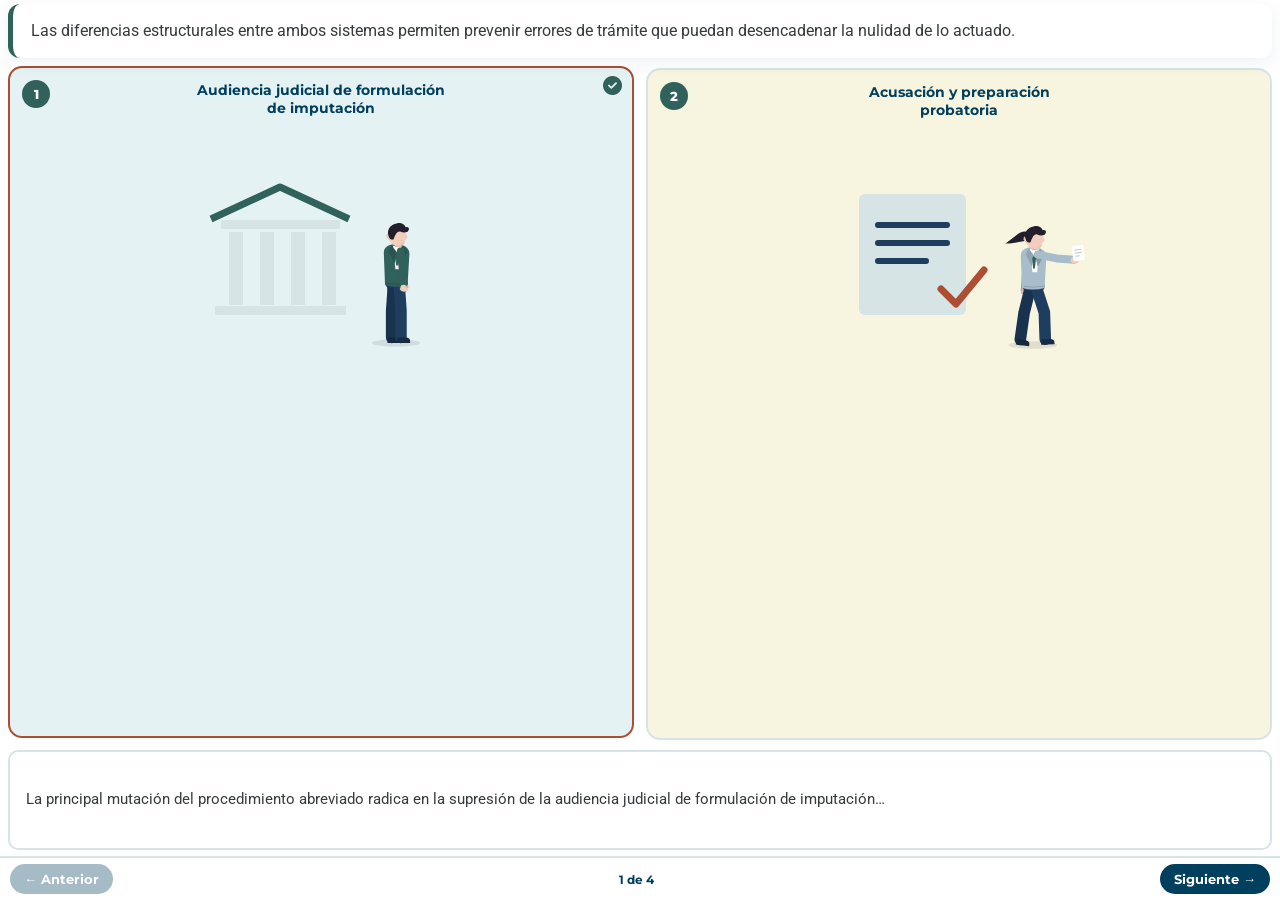
==== unidad-01/leccion-02/index.html @ edf3c38a "Ley 1826 U1: mediaciones de las lecciones 1 a 5 para Genially Co-Authored-By: Claude Opus 5.5 <norep" ====
<!doctype html>
<!-- Unidad 1, lección 2. Fuente: ficha pp. 5–7. Objetivo y títulos visibles: Genially.
     Todas las oraciones, celdas de la tabla y alerta están marcadas data-f. -->
<html lang="es"><head><meta charset="utf-8"><meta name="viewport" content="width=device-width, initial-scale=1">
<title>Diferencias estructurales y funcionales · Ley 1826 de 2017</title>
<link rel="stylesheet" href="comun/assets/vendor/fontawesome.min.css"><link rel="stylesheet" href="comun/assets/vendor/solid.min.css">
<link rel="stylesheet" href="comun/base.css"><link rel="stylesheet" href="comun/redisenio.css?v=invita-u1-1"></head>
<body><main class="ova" data-ova data-leccion="2">
  <section class="escena intro-red" data-titulo="La principal mutación">
    <div class="content"><h2 class="sr">La principal mutación</h2><p class="source" data-f>Las diferencias estructurales entre ambos sistemas permiten prevenir errores de trámite que puedan desencadenar la nulidad de lo actuado.</p></div>
    <div class="pasos" aria-label="La principal mutación">
      <button type="button" class="paso" data-panel="paso-1" aria-expanded="false" aria-controls="paso-1">
        <span class="paso-num">1</span><span class="paso-nombre">Audiencia judicial de formulación de imputación</span>
        <svg viewBox="0 0 260 230" aria-hidden="true" data-paso-figura="audiencia"></svg>
      </button>
      <button type="button" class="paso" data-panel="paso-2" aria-expanded="false" aria-controls="paso-2">
        <span class="paso-num">2</span><span class="paso-nombre">Acusación y preparación probatoria</span>
        <svg viewBox="0 0 260 230" aria-hidden="true" data-paso-figura="escrito"></svg>
      </button>
    </div>
    <div class="paso-detalles" aria-live="polite"><p id="paso-1" class="paso-detalle" data-f hidden>La principal mutación del procedimiento abreviado radica en la supresión de la audiencia judicial de formulación de imputación</p><p id="paso-2" class="paso-detalle clave" data-f hidden>y en la unificación de los actos de acusación y preparación probatoria.</p></div>
  </section>

  <section class="escena tabla-red" data-titulo="Cuadro comparativo entre el procedimiento ordinario y el procedimiento especial" hidden>
    <div class="content"><h2 class="sr">Cuadro comparativo entre el procedimiento ordinario y el procedimiento especial</h2><p class="sr" data-f>Tabla 1. Cuadro comparativo entre el procedimiento ordinario y el procedimiento especial.</p><p class="sr" data-f>Criterio de análisis</p><div class="tablist" role="tablist" aria-label="Criterio de análisis"><button type="button" role="tab" id="tab-0" aria-controls="panel-0" aria-selected="true" tabindex="0" data-f>Vínculo procesal y formalización</button><button type="button" role="tab" id="tab-1" aria-controls="panel-1" aria-selected="false" tabindex="-1" data-f>Estructura de audiencias</button><button type="button" role="tab" id="tab-2" aria-controls="panel-2" aria-selected="false" tabindex="-1" data-f>Términos de instrucción</button><button type="button" role="tab" id="tab-3" aria-controls="panel-3" aria-selected="false" tabindex="-1" data-f>Descubrimiento probatorio</button></div><div class="tab-panel" role="tabpanel" id="panel-0" aria-labelledby="tab-0"><div class="comparison"><article><h3 data-f>Procedimiento ordinario (Ley 906 de 2004)</h3><p class="source" data-f>Audiencia judicial de formulación de imputación ante juez de control de garantías. Requiere control de legalidad judicial inmediato.</p></article><article><h3 data-f>Procedimiento especial abreviado (Ley 1826 de 2017)</h3><p class="source" data-f>Acto de traslado directo del escrito de acusación de la Fiscalía a la persona indiciada y quien ejerce su defensa (art. 536 del CPP). Equivale formalmente a la imputación.</p></article></div></div><div class="tab-panel" role="tabpanel" id="panel-1" aria-labelledby="tab-1" hidden><div class="comparison"><article><h3 data-f>Procedimiento ordinario (Ley 906 de 2004)</h3><p class="source" data-f>Esquema secuencial de audiencias independientes: 1. Imputación 2. Acusación 3. Preparatoria 4. Juicio oral</p></article><article><h3 data-f>Procedimiento especial abreviado (Ley 1826 de 2017)</h3><p class="source" data-f>Esquema concentrado y simplificado: 1. Traslado de acusación (extrajudicial) 2. Audiencia concentrada (sanea, debate y decreta pruebas) 3. Juicio oral</p></article></div></div><div class="tab-panel" role="tabpanel" id="panel-2" aria-labelledby="tab-2" hidden><div class="comparison"><article><h3 data-f>Procedimiento ordinario (Ley 906 de 2004)</h3><p class="source" data-f>La Fiscalía tiene hasta 90 días desde la imputación para radicar acusación (art. 175 del CPP).</p></article><article><h3 data-f>Procedimiento especial abreviado (Ley 1826 de 2017)</h3><p class="source" data-f>La Fiscalía debe radicar el escrito ante juez de conocimiento dentro de los 5 días siguientes al traslado de la acusación. La defensa tiene 60 días para preparar el caso.</p></article></div></div><div class="tab-panel" role="tabpanel" id="panel-3" aria-labelledby="tab-3" hidden><div class="comparison"><article><h3 data-f>Procedimiento ordinario (Ley 906 de 2004)</h3><p class="source" data-f>Se realiza de forma escalonada: la Fiscalía inicia en la audiencia de acusación, la defensa lo hace en la preparatoria.</p></article><article><h3 data-f>Procedimiento especial abreviado (Ley 1826 de 2017)</h3><p class="source" data-f>Descubrimiento bilateral total e inmediato. La Fiscalía entrega todos los elementos probatorios y evidencias físicas en el momento exacto del traslado de la acusación.</p></article></div></div></div>
    <div class="tabla-pie"><span class="tabla-vence">Criterios vistos: <strong id="vistas">1 de 4</strong></span><div class="tabla-avance" role="progressbar" aria-label="Criterios vistos" aria-valuemin="0" aria-valuemax="4" aria-valuenow="1"><span></span></div></div>
    <svg class="ilustracion" viewBox="0 85 340 215" aria-hidden="true" data-visual="compare"></svg>
  </section>

  <section class="escena alerta-red" data-titulo="El traslado del escrito de acusación" hidden>
    <div class="content"><h2 class="sr">El traslado del escrito de acusación</h2><p class="eyebrow" data-f>Nota. Elaboración propia.</p><p class="source" data-f>Alerta: El traslado del escrito de acusación no es un simple trámite administrativo de entrega de documentos. Este acto procesal produce efectos sustanciales idénticos a la imputación de la Ley 906 de 2004, tales como: a) interrupción de los términos de prescripción de la acción penal; b) vinculación formal de la persona a la relación jurídico-procesal; y c) activación del derecho de defensa en su dimensión plena. Por ende, debe realizarse con estricto respeto de las garantías constitucionales.</p></div>
    <div class="alerta-ilustrada"><span class="alerta-icono"><i class="fas fa-triangle-exclamation" aria-hidden="true"></i></span>
      <svg class="ilustracion" viewBox="0 0 340 300" aria-hidden="true" data-visual="doc"></svg></div>
  </section>

  <section class="escena quiz-red" data-titulo="Diferencias estructurales y funcionales" hidden>
    <h2 class="sr">Diferencias estructurales y funcionales</h2>
    <div class="q-grid"><article class="q-card" data-answer="ordinario">
          <span class="q-num" aria-hidden="true">1</span><p>Requiere control de legalidad judicial inmediato.</p>
          <div class="q-options"><button type="button" data-choice="ordinario">Ordinario</button><button type="button" data-choice="abreviado">Abreviado</button></div>
          <p class="q-feedback" role="status" hidden></p></article><article class="q-card" data-answer="abreviado">
          <span class="q-num" aria-hidden="true">2</span><p>Traslado de acusación (extrajudicial)</p>
          <div class="q-options"><button type="button" data-choice="ordinario">Ordinario</button><button type="button" data-choice="abreviado">Abreviado</button></div>
          <p class="q-feedback" role="status" hidden></p></article><article class="q-card" data-answer="abreviado">
          <span class="q-num" aria-hidden="true">3</span><p>La defensa tiene 60 días para preparar el caso.</p>
          <div class="q-options"><button type="button" data-choice="ordinario">Ordinario</button><button type="button" data-choice="abreviado">Abreviado</button></div>
          <p class="q-feedback" role="status" hidden></p></article><article class="q-card" data-answer="ordinario">
          <span class="q-num" aria-hidden="true">4</span><p>Se realiza de forma escalonada: la Fiscalía inicia en la audiencia de acusación, la defensa lo hace en la preparatoria.</p>
          <div class="q-options"><button type="button" data-choice="ordinario">Ordinario</button><button type="button" data-choice="abreviado">Abreviado</button></div>
          <p class="q-feedback" role="status" hidden></p></article></div>
    <div class="q-bottom"><output id="q-score" aria-live="polite">Aciertos: 0 de 4</output><button type="button" id="q-reset">Reintentar</button></div>
  </section>
</main><script src="comun/personajes.js"></script><script src="comun/app.js"></script><script src="comun/redisenio.js"></script></body></html>
---- unidad-01/leccion-02/comun/assets/vendor/solid.min.css ----
/*!
 * Font Awesome Free 6.7.2 by @fontawesome - https://fontawesome.com
 * License - https://fontawesome.com/license/free (Icons: CC BY 4.0, Fonts: SIL OFL 1.1, Code: MIT License)
 * Copyright 2024 Fonticons, Inc.
 */
:host,:root{--fa-style-family-classic:"Font Awesome 6 Free";--fa-font-solid:normal 900 1em/1 "Font Awesome 6 Free"}@font-face{font-family:"Font Awesome 6 Free";font-style:normal;font-weight:900;font-display:block;src:url(../webfonts/fa-solid-900.woff2) format("woff2"),url(../webfonts/fa-solid-900.ttf) format("truetype")}.fa-solid,.fas{font-weight:900}
---- unidad-01/leccion-02/comun/base.css ----
@font-face{font-family:Montserrat;src:url('assets/fonts/montserrat-latin.woff2') format('woff2');font-weight:400 800;font-display:swap}
@font-face{font-family:Roboto;src:url('assets/fonts/roboto-latin.woff2') format('woff2');font-weight:400 700;font-display:swap}
:root{--teal:#30615B;--marino:#003F5E;--niebla:#D7E4E6;--crema:#F2F3B8;--oxido:#AD4D32;--tinta:#353A3C;--hielo:#E5F2F3}
*{box-sizing:border-box}html,body{height:100%;margin:0;background:transparent}body{font:400 16px/1.48 Roboto,Arial,sans-serif;color:var(--tinta)}
button{font:inherit;cursor:pointer}:focus-visible{outline:3px solid var(--oxido);outline-offset:3px}[hidden]{display:none!important}
.sr{position:absolute;width:1px;height:1px;overflow:hidden;clip:rect(0 0 0 0);white-space:nowrap}
.ova{height:100vh;display:flex;flex-direction:column;overflow:hidden}.escena{position:relative;flex:1;min-height:0;display:flex;flex-direction:column;gap:12px;padding:8px 10px;overflow:hidden}
.content{position:relative;z-index:1;max-width:100%;background:#fff;border-left:5px solid var(--teal);border-radius:12px;padding:15px 18px;box-shadow:0 4px 16px #003f5e12}
.source{margin:0 0 10px;max-width:75ch}.source:last-child{margin-bottom:0}.eyebrow{font-size:13px;color:var(--teal);font-weight:700;margin:0 0 5px}
.ilustracion{display:block;align-self:center;flex:1;min-height:0;width:min(100%,570px);height:100%}
.escena.compare .content{padding:10px 12px}.comparison{display:grid;grid-template-columns:1fr 1fr;gap:12px}.comparison article{background:var(--hielo);border:2px solid var(--niebla);border-radius:10px;padding:12px 14px;min-height:185px}.comparison article:nth-child(2){background:#f5f4df}
.comparison h3{font:700 14px/1.28 Montserrat,Arial,sans-serif;color:var(--marino);margin:0 0 10px}.comparison .source{font-size:14.5px;line-height:1.43}
.tablist{display:grid;grid-template-columns:repeat(4,1fr);gap:6px;margin-bottom:10px}.tablist button{background:var(--hielo);border:2px solid var(--niebla);border-radius:9px;color:var(--marino);font:700 12px/1.2 Montserrat,Arial,sans-serif;padding:8px 5px;min-height:45px}.tablist button[aria-selected=true]{background:var(--teal);border-color:var(--teal);color:white}.escena.tabs .ilustracion{max-height:185px}.escena.tabs .content{padding:10px 12px}.escena.tabs .comparison article{min-height:185px}
.grid{display:grid;grid-template-columns:repeat(2,1fr);gap:12px}.grid-card{min-height:150px;background:var(--hielo);border:2px solid var(--niebla);border-radius:14px;color:var(--marino);font:700 15px/1.3 Montserrat,Arial,sans-serif;display:flex;align-items:center;justify-content:center;flex-direction:column;gap:12px;padding:12px;text-align:center}.grid-card:hover,.grid-card:focus-visible{border-color:var(--oxido);background:#fff}.grid-icon{width:42px;height:42px;border-radius:50%;background:var(--teal);color:white;display:grid;place-items:center}.grid-scene .ilustracion{display:none}.grid-scene .content{background:transparent;border:0;box-shadow:none;padding:4px}.grid-scene dialog{border:3px solid var(--teal);border-radius:14px;box-shadow:0 18px 60px #003f5e44;padding:24px;width:min(690px,90vw);color:var(--tinta);font:400 17px/1.5 Roboto,Arial,sans-serif}.grid-scene dialog::backdrop{background:#003f5e77}.grid-scene dialog button{display:block;margin:20px 0 0 auto;border:0;border-radius:999px;background:var(--marino);color:white;padding:7px 16px}
.escena.compare .ilustracion{max-height:240px}.escena.catalog .content{max-height:100%;padding:18px 20px}.escena.catalog .source{max-width:none;font-size:15.5px;line-height:1.52}.escena.catalog .ilustracion{max-height:175px}
.escena.group .ilustracion,.escena.groups .ilustracion{max-height:250px}.escena.alert .content{border-left-color:var(--oxido)}.escena.alert .ilustracion{max-height:240px}
.ova-nav{flex:none;display:flex;justify-content:space-between;align-items:center;gap:10px;border-top:2px solid var(--niebla);padding:6px 10px}.ova-nav button{border:2px solid var(--marino);border-radius:999px;background:var(--marino);color:white;padding:5px 12px;font:700 13px Montserrat,Arial,sans-serif}.ova-nav button:disabled{opacity:.35}.ova-nav .count{font:700 12px Montserrat,Arial,sans-serif;color:var(--marino)}
@media(max-width:600px){.ova{height:auto;min-height:100vh;overflow:visible}.escena{overflow:visible}.comparison{grid-template-columns:1fr}.tablist{grid-template-columns:repeat(2,1fr)}.escena.compare .ilustracion{height:200px;flex:none}.escena.catalog .ilustracion{height:150px;flex:none}.ilustracion{min-height:220px}.content{padding:12px}.source,.escena.catalog .source{font-size:15px}}
@media(prefers-reduced-motion:reduce){*{transition:none!important}}
---- unidad-01/leccion-02/comun/redisenio.css ----
:root{--jp-teal:#30615B;--jp-marino:#003F5E;--jp-oxido:#AD4D32;--jp-niebla:#D7E4E6;--jp-crema:#F3F4BC}
.ova{background:transparent}
.escena{gap:10px;padding:4px 8px 6px}
.content{border-left-color:var(--jp-teal);box-shadow:0 5px 18px #003f5e12}
.intro-red .content .source{max-width:none;font-size:16px}
.pasos{display:grid;grid-template-columns:1fr 1fr;gap:12px;flex:1;min-height:0}
.paso{position:relative;display:flex;flex-direction:column;align-items:center;gap:7px;min-height:0;border:2px solid var(--jp-niebla);border-radius:14px;background:#E5F2F3;color:var(--jp-marino);padding:14px 12px 8px;transition:border-color .2s,transform .2s,background .2s}
.paso:nth-child(2){background:#f7f4df}
.paso:hover,.paso:focus-visible,.paso[aria-expanded=true]{border-color:var(--jp-oxido);transform:translateY(-2px)}
.paso-num{position:absolute;left:12px;top:12px;display:grid;place-items:center;width:28px;height:28px;border-radius:50%;background:var(--jp-teal);color:white;font:800 13px Montserrat,Arial,sans-serif}
.paso-nombre{max-width:25ch;min-height:39px;font:700 14px/1.28 Montserrat,Arial,sans-serif;text-align:center}
.paso svg{flex:1;min-height:0;max-height:240px;width:min(100%,260px)}
.paso .fa-circle-check{position:absolute;right:10px;top:9px;color:var(--jp-teal);font-size:19px}
.paso-detalles{flex:none;min-height:100px;border-radius:10px;background:#fff;border:2px solid var(--jp-niebla);padding:12px 16px;font-size:15px;line-height:1.43;display:flex;align-items:center}
.paso-detalle{width:100%}.paso-detalle.clave{padding:10px 12px}
.paso-detalle:first-child::after{content:'…'}
.paso-detalle:last-child::before{content:'… '}
.tabla-red .content{padding:10px 12px;flex:none}
.tabla-red .tablist{gap:8px}.tabla-red .tablist button{font-size:12px;min-height:46px;position:relative}
.tabla-red [role=tab][data-seen=true]::after{content:'✓';position:absolute;top:-8px;right:-5px;background:white;color:var(--jp-teal);border-radius:50%;font-weight:900;padding:1px 4px;box-shadow:0 2px 6px #003f5e22}
.tabla-red .comparison article{min-height:170px;padding:10px 12px}
.tabla-red .comparison .source{font-size:14px;line-height:1.4}
.tabla-pie{display:flex;align-items:center;gap:12px;font:700 12px Montserrat,Arial,sans-serif;color:var(--jp-marino)}
.tabla-avance{flex:1;height:6px;background:var(--jp-niebla);border-radius:999px;overflow:hidden}
.tabla-avance span{display:block;width:25%;height:100%;background:var(--jp-oxido);transition:width .2s}
.tabla-red>.ilustracion{max-height:230px}
.alerta-red .content{border-left-color:var(--jp-oxido);padding:16px 18px}
.alerta-red .source{max-width:none;font-size:15.5px;line-height:1.5}
.alerta-ilustrada{position:relative;flex:1;min-height:0;display:flex;justify-content:center}
.alerta-icono{position:absolute;left:12%;top:12%;display:grid;place-items:center;width:58px;height:58px;border-radius:50%;background:var(--jp-crema);color:var(--jp-oxido);font-size:27px}
.alerta-ilustrada .ilustracion{max-height:230px}
.quiz-red{display:flex;flex-direction:column;gap:8px}
.q-grid{flex:1;min-height:0;display:grid;grid-template-columns:1fr 1fr;grid-template-rows:1fr 1fr;gap:10px}
.q-card{position:relative;border:2px solid var(--jp-niebla);border-radius:12px;background:#fff;padding:12px 12px 10px 43px;display:flex;flex-direction:column;gap:8px;min-height:0}
.q-card:nth-child(even){background:#f7f8ee}
.q-card.correct{border-color:var(--jp-teal)}.q-card.incorrect{border-color:var(--jp-oxido)}
.q-card>p:first-of-type{flex:1;font:700 14px/1.35 Montserrat,Arial,sans-serif;color:var(--jp-marino)}
.q-num{position:absolute;left:11px;top:11px;display:grid;place-items:center;width:23px;height:23px;border-radius:50%;background:var(--jp-teal);color:white;font:800 12px Montserrat,Arial,sans-serif}
.q-options{display:flex;gap:6px}.q-options button,.q-bottom button{border:2px solid var(--jp-marino);border-radius:999px;background:white;color:var(--jp-marino);padding:5px 11px;font:700 12px Montserrat,Arial,sans-serif}
.q-options button[aria-pressed=true],.q-bottom button{background:var(--jp-marino);color:white}
.q-feedback{font-size:12px;line-height:1.25;color:var(--jp-teal)}.incorrect .q-feedback{color:var(--jp-oxido)}
.q-bottom{flex:none;display:flex;justify-content:flex-end;align-items:center;gap:14px;font:700 13px Montserrat,Arial,sans-serif;color:var(--jp-marino)}
@media(max-width:600px){.pasos,.q-grid{grid-template-columns:1fr;grid-template-rows:auto}.paso{min-height:175px}.paso-detalles{min-height:0}.q-card{min-height:165px}.tabla-red .comparison{grid-template-columns:1fr}.tabla-red .content{max-height:none}.escena{overflow:visible}}
@media(prefers-reduced-motion:reduce){.paso,.tabla-avance span{transition:none!important}}
/* Controles de descubrimiento: la señal se detiene al visitarlos. */
@keyframes invita-jp{0%,100%{filter:drop-shadow(0 0 0 rgba(173,77,50,0))}48%{filter:drop-shadow(0 0 6px rgba(173,77,50,.62))}}
.paso:not(:has(.fa-circle-check)),.tabla-red [role=tab]:not([data-seen=true]),.q-card:not(.correct):not(.incorrect) [data-choice]{animation:invita-jp 2.7s ease-in-out infinite}
.tabla-red [role=tab]:nth-child(even),.q-options button:nth-child(2){animation-delay:.45s}
@media(prefers-reduced-motion:reduce){.paso,.tabla-red [role=tab],.q-options button{animation:none!important}}
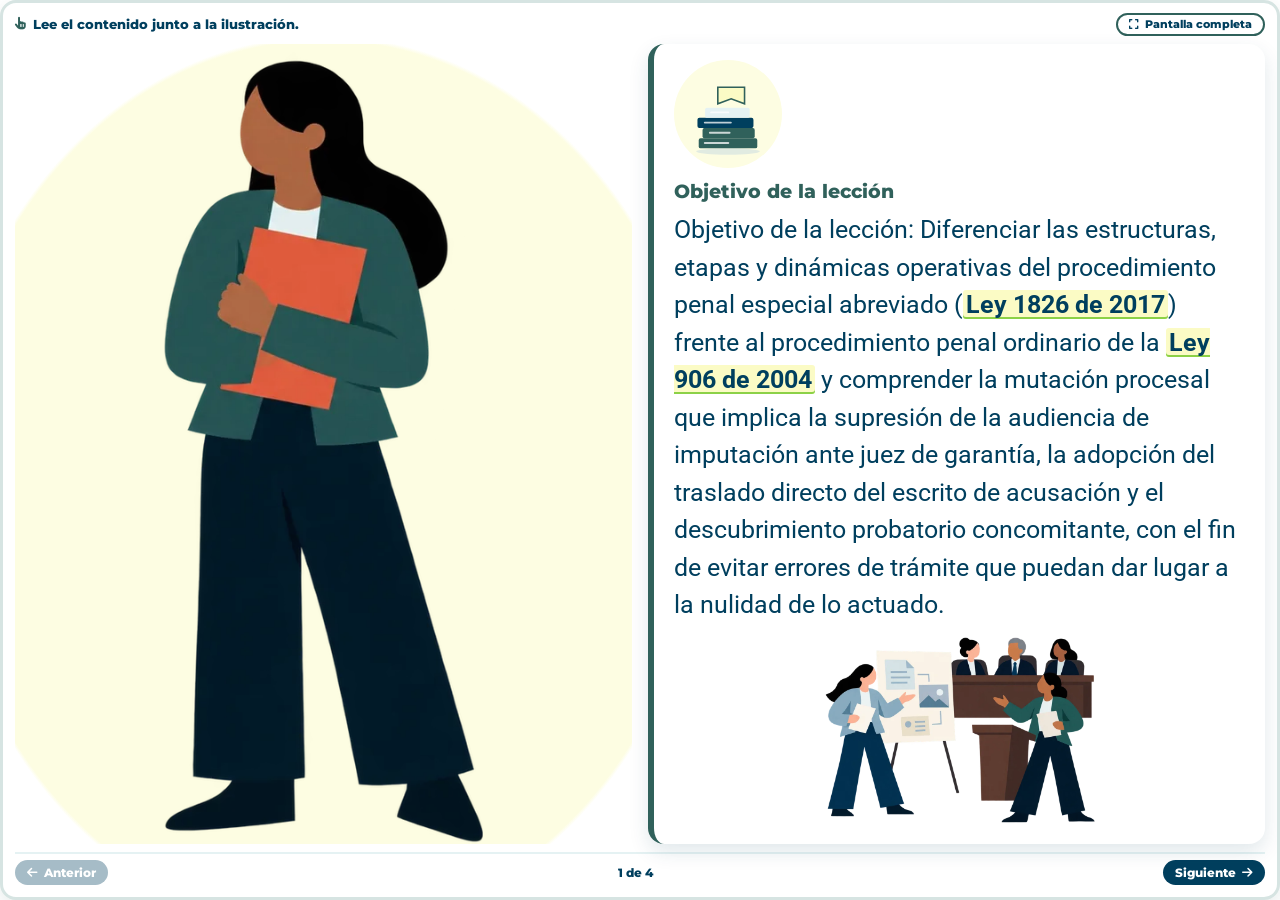
==== commit 3b6d172f: "Ley 1826: pulido con las directrices vigentes (L1-L3 con el motor común, mediación por intención, le" ====
--- a/unidad-01/leccion-02/index.html
+++ b/unidad-01/leccion-02/index.html
@@ -1,53 +1,16 @@
 <!doctype html>
-<!-- Unidad 1, lección 2. Fuente: ficha pp. 5–7. Objetivo y títulos visibles: Genially.
-     Todas las oraciones, celdas de la tabla y alerta están marcadas data-f. -->
-<html lang="es"><head><meta charset="utf-8"><meta name="viewport" content="width=device-width, initial-scale=1">
-<title>Diferencias estructurales y funcionales · Ley 1826 de 2017</title>
-<link rel="stylesheet" href="comun/assets/vendor/fontawesome.min.css"><link rel="stylesheet" href="comun/assets/vendor/solid.min.css">
-<link rel="stylesheet" href="comun/base.css"><link rel="stylesheet" href="comun/redisenio.css?v=invita-u1-1"></head>
-<body><main class="ova" data-ova data-leccion="2">
-  <section class="escena intro-red" data-titulo="La principal mutación">
-    <div class="content"><h2 class="sr">La principal mutación</h2><p class="source" data-f>Las diferencias estructurales entre ambos sistemas permiten prevenir errores de trámite que puedan desencadenar la nulidad de lo actuado.</p></div>
-    <div class="pasos" aria-label="La principal mutación">
-      <button type="button" class="paso" data-panel="paso-1" aria-expanded="false" aria-controls="paso-1">
-        <span class="paso-num">1</span><span class="paso-nombre">Audiencia judicial de formulación de imputación</span>
-        <svg viewBox="0 0 260 230" aria-hidden="true" data-paso-figura="audiencia"></svg>
-      </button>
-      <button type="button" class="paso" data-panel="paso-2" aria-expanded="false" aria-controls="paso-2">
-        <span class="paso-num">2</span><span class="paso-nombre">Acusación y preparación probatoria</span>
-        <svg viewBox="0 0 260 230" aria-hidden="true" data-paso-figura="escrito"></svg>
-      </button>
-    </div>
-    <div class="paso-detalles" aria-live="polite"><p id="paso-1" class="paso-detalle" data-f hidden>La principal mutación del procedimiento abreviado radica en la supresión de la audiencia judicial de formulación de imputación</p><p id="paso-2" class="paso-detalle clave" data-f hidden>y en la unificación de los actos de acusación y preparación probatoria.</p></div>
-  </section>
-
-  <section class="escena tabla-red" data-titulo="Cuadro comparativo entre el procedimiento ordinario y el procedimiento especial" hidden>
-    <div class="content"><h2 class="sr">Cuadro comparativo entre el procedimiento ordinario y el procedimiento especial</h2><p class="sr" data-f>Tabla 1. Cuadro comparativo entre el procedimiento ordinario y el procedimiento especial.</p><p class="sr" data-f>Criterio de análisis</p><div class="tablist" role="tablist" aria-label="Criterio de análisis"><button type="button" role="tab" id="tab-0" aria-controls="panel-0" aria-selected="true" tabindex="0" data-f>Vínculo procesal y formalización</button><button type="button" role="tab" id="tab-1" aria-controls="panel-1" aria-selected="false" tabindex="-1" data-f>Estructura de audiencias</button><button type="button" role="tab" id="tab-2" aria-controls="panel-2" aria-selected="false" tabindex="-1" data-f>Términos de instrucción</button><button type="button" role="tab" id="tab-3" aria-controls="panel-3" aria-selected="false" tabindex="-1" data-f>Descubrimiento probatorio</button></div><div class="tab-panel" role="tabpanel" id="panel-0" aria-labelledby="tab-0"><div class="comparison"><article><h3 data-f>Procedimiento ordinario (Ley 906 de 2004)</h3><p class="source" data-f>Audiencia judicial de formulación de imputación ante juez de control de garantías. Requiere control de legalidad judicial inmediato.</p></article><article><h3 data-f>Procedimiento especial abreviado (Ley 1826 de 2017)</h3><p class="source" data-f>Acto de traslado directo del escrito de acusación de la Fiscalía a la persona indiciada y quien ejerce su defensa (art. 536 del CPP). Equivale formalmente a la imputación.</p></article></div></div><div class="tab-panel" role="tabpanel" id="panel-1" aria-labelledby="tab-1" hidden><div class="comparison"><article><h3 data-f>Procedimiento ordinario (Ley 906 de 2004)</h3><p class="source" data-f>Esquema secuencial de audiencias independientes: 1. Imputación 2. Acusación 3. Preparatoria 4. Juicio oral</p></article><article><h3 data-f>Procedimiento especial abreviado (Ley 1826 de 2017)</h3><p class="source" data-f>Esquema concentrado y simplificado: 1. Traslado de acusación (extrajudicial) 2. Audiencia concentrada (sanea, debate y decreta pruebas) 3. Juicio oral</p></article></div></div><div class="tab-panel" role="tabpanel" id="panel-2" aria-labelledby="tab-2" hidden><div class="comparison"><article><h3 data-f>Procedimiento ordinario (Ley 906 de 2004)</h3><p class="source" data-f>La Fiscalía tiene hasta 90 días desde la imputación para radicar acusación (art. 175 del CPP).</p></article><article><h3 data-f>Procedimiento especial abreviado (Ley 1826 de 2017)</h3><p class="source" data-f>La Fiscalía debe radicar el escrito ante juez de conocimiento dentro de los 5 días siguientes al traslado de la acusación. La defensa tiene 60 días para preparar el caso.</p></article></div></div><div class="tab-panel" role="tabpanel" id="panel-3" aria-labelledby="tab-3" hidden><div class="comparison"><article><h3 data-f>Procedimiento ordinario (Ley 906 de 2004)</h3><p class="source" data-f>Se realiza de forma escalonada: la Fiscalía inicia en la audiencia de acusación, la defensa lo hace en la preparatoria.</p></article><article><h3 data-f>Procedimiento especial abreviado (Ley 1826 de 2017)</h3><p class="source" data-f>Descubrimiento bilateral total e inmediato. La Fiscalía entrega todos los elementos probatorios y evidencias físicas en el momento exacto del traslado de la acusación.</p></article></div></div></div>
-    <div class="tabla-pie"><span class="tabla-vence">Criterios vistos: <strong id="vistas">1 de 4</strong></span><div class="tabla-avance" role="progressbar" aria-label="Criterios vistos" aria-valuemin="0" aria-valuemax="4" aria-valuenow="1"><span></span></div></div>
-    <svg class="ilustracion" viewBox="0 85 340 215" aria-hidden="true" data-visual="compare"></svg>
-  </section>
-
-  <section class="escena alerta-red" data-titulo="El traslado del escrito de acusación" hidden>
-    <div class="content"><h2 class="sr">El traslado del escrito de acusación</h2><p class="eyebrow" data-f>Nota. Elaboración propia.</p><p class="source" data-f>Alerta: El traslado del escrito de acusación no es un simple trámite administrativo de entrega de documentos. Este acto procesal produce efectos sustanciales idénticos a la imputación de la Ley 906 de 2004, tales como: a) interrupción de los términos de prescripción de la acción penal; b) vinculación formal de la persona a la relación jurídico-procesal; y c) activación del derecho de defensa en su dimensión plena. Por ende, debe realizarse con estricto respeto de las garantías constitucionales.</p></div>
-    <div class="alerta-ilustrada"><span class="alerta-icono"><i class="fas fa-triangle-exclamation" aria-hidden="true"></i></span>
-      <svg class="ilustracion" viewBox="0 0 340 300" aria-hidden="true" data-visual="doc"></svg></div>
-  </section>
-
-  <section class="escena quiz-red" data-titulo="Diferencias estructurales y funcionales" hidden>
-    <h2 class="sr">Diferencias estructurales y funcionales</h2>
-    <div class="q-grid"><article class="q-card" data-answer="ordinario">
-          <span class="q-num" aria-hidden="true">1</span><p>Requiere control de legalidad judicial inmediato.</p>
-          <div class="q-options"><button type="button" data-choice="ordinario">Ordinario</button><button type="button" data-choice="abreviado">Abreviado</button></div>
-          <p class="q-feedback" role="status" hidden></p></article><article class="q-card" data-answer="abreviado">
-          <span class="q-num" aria-hidden="true">2</span><p>Traslado de acusación (extrajudicial)</p>
-          <div class="q-options"><button type="button" data-choice="ordinario">Ordinario</button><button type="button" data-choice="abreviado">Abreviado</button></div>
-          <p class="q-feedback" role="status" hidden></p></article><article class="q-card" data-answer="abreviado">
-          <span class="q-num" aria-hidden="true">3</span><p>La defensa tiene 60 días para preparar el caso.</p>
-          <div class="q-options"><button type="button" data-choice="ordinario">Ordinario</button><button type="button" data-choice="abreviado">Abreviado</button></div>
-          <p class="q-feedback" role="status" hidden></p></article><article class="q-card" data-answer="ordinario">
-          <span class="q-num" aria-hidden="true">4</span><p>Se realiza de forma escalonada: la Fiscalía inicia en la audiencia de acusación, la defensa lo hace en la preparatoria.</p>
-          <div class="q-options"><button type="button" data-choice="ordinario">Ordinario</button><button type="button" data-choice="abreviado">Abreviado</button></div>
-          <p class="q-feedback" role="status" hidden></p></article></div>
-    <div class="q-bottom"><output id="q-score" aria-live="polite">Aciertos: 0 de 4</output><button type="button" id="q-reset">Reintentar</button></div>
-  </section>
-</main><script src="comun/personajes.js"></script><script src="comun/app.js"></script><script src="comun/redisenio.js"></script></body></html>
+<html lang="es">
+<head>
+<meta charset="utf-8"><meta name="viewport" content="width=device-width, initial-scale=1">
+<title>Lección 2. Diferencias estructurales y funcionales frente al procedimiento ordinario · Mediación</title>
+<link rel="stylesheet" href="../comun/assets/vendor/fontawesome.min.css">
+<link rel="stylesheet" href="../comun/assets/vendor/solid.min.css">
+<link rel="stylesheet" href="../comun/base.css?v=f63575f7">
+<link rel="stylesheet" href="../comun/tema-curso.css?v=0e10d433">
+</head>
+<body>
+<main id="ova" aria-label="Mediación de Ley 1826 de 2017, unidad 1, lección 2"></main>
+<script type="application/json" id="contenido">{"ilustraciones": "ilustraciones-audiencias", "paleta": {"marino": "#003F5E", "teal": "#30615B", "oxido": "#30615B", "coral": "#8CD147", "crema": "#FBFBC5", "niebla": "#E5F2F3", "hielo": "#FDFDE2", "celeste": "#E5F2F3", "madera": "#30615B", "piso": "#E5F2F3", "gris": "#D6E4E2", "amarillo": "#8CD147"}, "anclas": {"fundamento-documento.webp": {"r": 1.1613, "p": [[50, 15], [52, 37], [19, 41], [72, 34]]}, "clasificacion-carpetas.webp": {"r": 1.5177, "p": [[15, 80], [30, 80], [45, 80], [41, 47], [85, 58]]}, "captura-detenido.webp": {"r": 1.2894, "p": [[37, 28], [80, 32], [50, 84], [52, 57]]}, "terminos-reloj.webp": {"r": 1.833, "p": [[45, 60], [55, 12], [37, 23]]}, "investigacion-lupa.webp": {"r": 1.4019, "p": [[40, 12], [88, 14], [78, 32], [55, 72], [14, 82]]}, "sustentacion-audiencia.webp": {"r": 1.4241, "p": [[22, 22], [40, 32], [55, 65], [80, 45], [70, 24]]}, "entrega-carpeta.webp": {"r": 1.8293, "p": [[60, 22], [78, 30]]}, "revisan-documento.webp": {"r": 1.0896, "p": [[64, 30], [52, 34]]}, "dialogo-carpeta.webp": {"r": 1.1719, "p": [[78, 35], [50, 30]]}, "lee-libro-explica.webp": {"r": 1.1321, "p": [[30, 27], [46, 17], [73, 30]]}, "explica-brazos.webp": {"r": 1.3373, "p": [[78, 30], [54, 22], [12, 32]]}, "alto-documento.webp": {"r": 1.2987, "p": [[63, 25], [50, 17]]}, "trio-dialogo.webp": {"r": 1.4706, "p": [[82, 30], [38, 22], [55, 30]]}, "corren-carpetas.webp": {"r": 1.6854, "p": [[30, 25], [73, 27]]}}, "respiro": 360, "pagina": 440, "completar": true, "sinHuecos": true, "tituloFuera": true, "leccion_rotulo": "Lección 2", "unit": 1, "lesson": 2, "heading": "Lección 2. Diferencias estructurales y funcionales frente al procedimiento ordinario", "scenes": [{"layout": "lamina", "segmentos": ["Objetivo de la lección: Diferenciar las estructuras, etapas y dinámicas operativas del procedimiento penal especial abreviado (Ley 1826 de 2017) frente al procedimiento penal ordinario de la Ley 906 de 2004 y comprender la mutación procesal que implica la supresión de la audiencia de imputación ante juez de garantía, la adopción del traslado directo del escrito de acusación y el descubrimiento probatorio concomitante, con el fin de evitar errores de trámite que puedan dar lugar a la nulidad de lo actuado."], "parrafo": [0], "vineta": [], "lead": [], "titulo": [], "tail": [], "chips": [], "bloques": [{"tipo": "lamina", "items": [{"label": "Objetivo de la lección", "segs": [0], "obj": "libros", "acomp": ["escudo", "tribunal"]}]}], "rotulo": null, "seccion": "Lección 2. Diferencias estructurales y funcionales frente al procedimiento ordinario", "grupo": null, "encabezados": [], "mediacion": "Escenario ilustrado con puntos sobre los objetos.", "rotulos": ["Objetivo de la lección"], "titulo_genially": "Diferencias estructurales y funcionales frente al procedimiento ordinario", "ilustracion": "p-explica-brazos-2.webp", "relleno": "sustentacion-audiencia.webp", "arte": {"img": "p-explica-brazos-2.webp", "pos": "izq"}}, {"layout": "esquema", "segmentos": ["Las diferencias estructurales entre ambos sistemas permiten prevenir errores de trámite que puedan desencadenar la nulidad de lo actuado. La principal mutación del procedimiento abreviado radica en la supresión de la audiencia judicial de formulación de imputación y en la unificación de los actos de acusación y preparación probatoria.", "Tabla 1.", "Cuadro comparativo entre el procedimiento ordinario y el procedimiento especial."], "parrafo": [0, 1, 2], "vineta": [], "lead": [], "titulo": [], "tail": [], "chips": [], "bloques": [{"tipo": "esquema", "items": [{"label": "La principal mutación", "segs": [0, 1], "obj": "tribunal"}, {"label": "Cuadro comparativo entre el procedimiento ordinario", "segs": [2], "obj": "escalones"}]}], "rotulo": null, "seccion": "Introducción", "grupo": null, "encabezados": [], "mediacion": "Mapa conceptual: la idea de la escena arriba y sus conceptos unidos debajo; cada uno abre su texto.", "rotulos": ["La principal mutación", "Cuadro comparativo entre el procedimiento ordinario"], "titulo_genially": "Introducción", "ilustracion": "sustentacion-audiencia.webp", "relleno": "sustentacion-audiencia.webp", "arte": {"img": "sustentacion-audiencia.webp", "pos": "fondo"}}, {"layout": "tabla", "segmentos": ["Criterio de análisis", "Procedimiento ordinario (Ley 906 de 2004)", "Procedimiento especial abreviado (Ley 1826 de 2017)", "Vínculo procesal y formalización", "Audiencia judicial de formulación de imputación ante juez de control de garantías. Requiere control de legalidad judicial inmediato.", "Acto de traslado directo del escrito de acusación de la Fiscalía a la persona indiciada y quien ejerce su defensa (art. 536 del CPP). Equivale formalmente a la imputación.", "Estructura de audiencias", "Esquema secuencial de audiencias independientes: 1. Imputación 2. Acusación 3. Preparatoria 4. Juicio oral", "Esquema concentrado y simplificado: 1. Traslado de acusación (extrajudicial) 2. Audiencia concentrada (sanea, debate y decreta pruebas) 3. Juicio oral", "Términos de instrucción", "La Fiscalía tiene hasta 90 días desde la imputación para radicar acusación (art. 175 del CPP).", "La Fiscalía debe radicar el escrito ante juez de conocimiento dentro de los 5 días siguientes al traslado de la acusación. La defensa tiene 60 días para preparar el caso.", "Descubrimiento probatorio", "Se realiza de forma escalonada: la Fiscalía inicia en la audiencia de acusación, la defensa lo hace en la preparatoria.", "Descubrimiento bilateral total e inmediato. La Fiscalía entrega todos los elementos probatorios y evidencias físicas en el momento exacto del traslado de la acusación."], "parrafo": [0, 1, 2, 3, 4, 5, 6, 7, 8, 9, 10, 11, 12, 13, 14], "vineta": [], "lead": [], "titulo": [], "tail": [], "chips": [], "bloques": [{"tipo": "tabla", "items": [{"label": "Vínculo procesal y formalización", "label_seg": 3, "segs": [4, 5], "filas": [[[1, 4], [2, 5]]], "obj": "documento"}, {"label": "Estructura de audiencias", "label_seg": 6, "segs": [7, 8], "filas": [[[1, 7], [2, 8]]], "obj": "tribunal"}, {"label": "Términos de instrucción", "label_seg": 9, "segs": [10, 11], "filas": [[[1, 10], [2, 11]]], "obj": "reloj"}, {"label": "Descubrimiento probatorio", "label_seg": 12, "segs": [13, 14], "filas": [[[1, 13], [2, 14]]], "obj": "carpetas"}], "titulo": [0]}], "rotulo": null, "seccion": "Introducción", "grupo": null, "encabezados": [], "mediacion": "Tabla de la fuente explorada por pestañas.", "rotulos": ["Vínculo procesal y formalización", "Estructura de audiencias", "Términos de instrucción", "Descubrimiento probatorio"], "titulo_genially": "Cuadro comparativo entre el procedimiento ordinario y el procedimiento especial", "ilustracion": "captura-detenido.webp", "relleno": "entrega-carpeta.webp"}, {"layout": "puntos", "segmentos": ["Nota. Elaboración propia.", "Alerta: El traslado del escrito de acusación no es un simple trámite administrativo de entrega de documentos. Este acto procesal produce efectos sustanciales idénticos a la imputación de la Ley 906 de 2004, tales como: a) interrupción de los términos de prescripción de la acción penal; b) vinculación formal de la persona a la relación jurídico-procesal; y c) activación del derecho de defensa en su dimensión plena. Por ende, debe realizarse con estricto respeto de las garantías constitucionales."], "parrafo": [0, 1], "vineta": [], "lead": [], "titulo": [], "tail": [], "chips": [], "bloques": [{"tipo": "puntos", "items": [{"label": "Nota", "segs": [0], "obj": "documento"}, {"label": "El traslado del escrito de acusación", "segs": [1], "obj": "libros"}]}], "rotulo": null, "seccion": "Introducción", "grupo": null, "encabezados": [], "mediacion": "Ilustración con puntos sobre los objetos: cada punto abre su texto completo.", "rotulos": ["Nota", "El traslado del escrito de acusación"], "titulo_genially": "Alerta: el traslado del escrito de acusación", "ilustracion": "entrega-carpeta.webp", "relleno": "dialogo-carpeta.webp"}]}</script>
+<script src="../comun/objetos.js?v=f63575f7"></script>
+<script src="../comun/app.js?v=f63575f7"></script>
+</body></html>
--- a/unidad-01/comun/assets/vendor/solid.min.css
+++ b/unidad-01/comun/assets/vendor/solid.min.css
@@ -0,0 +1,6 @@
+/*!
+ * Font Awesome Free 6.7.2 by @fontawesome - https://fontawesome.com
+ * License - https://fontawesome.com/license/free (Icons: CC BY 4.0, Fonts: SIL OFL 1.1, Code: MIT License)
+ * Copyright 2024 Fonticons, Inc.
+ */
+:host,:root{--fa-style-family-classic:"Font Awesome 6 Free";--fa-font-solid:normal 900 1em/1 "Font Awesome 6 Free"}@font-face{font-family:"Font Awesome 6 Free";font-style:normal;font-weight:900;font-display:block;src:url(../webfonts/fa-solid-900.woff2) format("woff2"),url(../webfonts/fa-solid-900.ttf) format("truetype")}.fa-solid,.fas{font-weight:900}
--- a/unidad-01/comun/base.css
+++ b/unidad-01/comun/base.css
@@ -0,0 +1,935 @@
+/* Audiencias preliminares · JP-OVA · estética de la última versión aprobada de Ley 1826
+   Iframe previsto en Genially: 767 × 510 (deja libre el pie de la plantilla). Sin títulos, portada ni
+   navegación de la maqueta: eso es de Genially. Nada exige desplazamiento dentro del iframe. */
+@font-face{font-family:Montserrat;src:url('assets/fonts/montserrat-latin.woff2') format('woff2');font-weight:400 800;font-display:swap}
+@font-face{font-family:Montserrat;src:url('assets/fonts/montserrat-latin-ext.woff2') format('woff2');font-weight:400 800;font-display:swap;unicode-range:U+0100-02FF,U+1E00-1EFF}
+@font-face{font-family:Roboto;src:url('assets/fonts/roboto-latin.woff2') format('woff2');font-weight:400 700;font-display:swap}
+@font-face{font-family:Roboto;src:url('assets/fonts/roboto-latin-ext.woff2') format('woff2');font-weight:400 700;font-display:swap;unicode-range:U+0100-02FF,U+1E00-1EFF}
+:root{
+  /* Paleta de JP (24/10/2026) y colores de la plantilla de Juan */
+  --niebla:#D7E4E6;--coral:#F0CAC7;--crema:#F2F3B8;--tinta:#353A3C;--oxido:#AD4D32;
+  --teal:#30615B;--marino:#003F5E;--hielo:#E5F2F3;--fondo:#F5FBF9;--blanco:#fff;--piso:#DCEFEA;
+  --clave-fondo:#F3F4BC;--clave-borde:#BA5239
+}
+*{box-sizing:border-box}
+html,body{height:100%;margin:0;background:transparent}
+body{font:400 15px/1.45 Roboto,Arial,sans-serif;color:var(--tinta);-webkit-font-smoothing:antialiased}
+p{margin:0}
+button,textarea{font:inherit;color:inherit}
+button{cursor:pointer}
+:focus-visible{outline:3px solid var(--oxido);outline-offset:2px}
+[hidden]{display:none!important}
+
+.ova{position:relative;container:ova/inline-size;display:flex;flex-direction:column;gap:8px;width:100%;height:100dvh;min-height:360px;overflow:hidden;padding:10px 12px 12px;
+  background:var(--fondo);border:3px solid #A8D8CE;border-radius:16px;box-shadow:0 6px 18px #30615b1f}
+.escenario{position:relative;flex:1;min-height:0;display:flex;flex-direction:column;gap:8px;animation:escenaEntra .5s ease both}
+
+/* Guía y avance */
+.guia{display:flex;align-items:center;justify-content:space-between;gap:12px;flex:none}
+.guia-texto{display:flex;align-items:center;gap:7px;font:800 12.5px/1.25 Montserrat,Arial,sans-serif;color:var(--marino)}
+.guia-texto i{color:var(--oxido);animation:mano 1.6s ease-in-out infinite}
+.avance{position:relative;display:flex;align-items:center;gap:8px;min-width:230px;font:800 11px Montserrat,Arial,sans-serif;color:var(--teal)}
+.avance .barra{flex:1;height:7px;border-radius:9px;background:var(--niebla);overflow:hidden}
+.avance .barra i{display:block;width:0;height:100%;border-radius:9px;background:var(--teal);transition:width .5s cubic-bezier(.3,1.4,.5,1)}
+.avance output{white-space:nowrap}
+.avance.completo output{display:inline-flex;align-items:center;gap:5px;padding:3px 9px;border-radius:99px;background:var(--teal);color:var(--blanco);animation:pop .5s cubic-bezier(.3,1.6,.5,1)}
+/* Celebración en su propia capa, por encima de la escena y del lector: sale del distintivo y cae sobre la escena. */
+.confeti{position:absolute;z-index:40;width:0;height:0;pointer-events:none}
+.confeti i{position:absolute;left:-4px;top:-5px;width:8px;height:11px;border-radius:2px;background:var(--oxido);opacity:0;
+  animation:confetiCae 2s cubic-bezier(.25,.7,.45,1) var(--t,0s) forwards;box-shadow:0 1px 2px #003f5e26}
+.confeti i:nth-child(5n){background:var(--teal)}.confeti i:nth-child(5n+1){background:#E9C46A}
+.confeti i:nth-child(5n+2){background:var(--marino)}.confeti i:nth-child(5n+3){background:var(--coral)}
+.confeti i:nth-child(4n){width:9px;height:9px;border-radius:50%}.confeti i:nth-child(7n){width:5px;height:15px}
+@keyframes confetiCae{0%{opacity:1;transform:translate(0,0) rotate(0)}22%{opacity:1;transform:translate(calc(var(--x) * .35),calc(var(--s) * -1)) rotate(calc(var(--r) * .3))}
+  85%{opacity:1}100%{opacity:0;transform:translate(var(--x),var(--y)) rotate(var(--r))}}
+.avance.completo output{box-shadow:0 0 0 0 #30615b66;animation:pop .5s cubic-bezier(.3,1.6,.5,1),brillo 1.4s ease-out .3s 2}
+@keyframes brillo{0%{box-shadow:0 0 0 0 #30615b66}100%{box-shadow:0 0 0 12px #30615b00}}
+
+/* Lectura común */
+.lectura-eyebrow{font:800 11.5px/1.3 Montserrat,Arial,sans-serif;color:var(--oxido);margin-bottom:5px;display:flex;gap:6px;align-items:center}
+.lectura-texto{font-size:14.2px;line-height:1.48;color:var(--tinta)}
+.cerrar{float:right;margin:-2px 0 4px 10px;border:0;border-radius:99px;background:var(--hielo);color:var(--marino);font:800 11.5px Montserrat,Arial,sans-serif;padding:4px 10px}
+.panel-vacio{display:flex;align-items:center;gap:7px;font:700 13px Montserrat,Arial,sans-serif;color:var(--teal)}
+.panel-vacio i{color:var(--oxido);animation:mano 1.6s ease-in-out infinite}
+.aparece{animation:aparece .38s cubic-bezier(.2,1.2,.4,1) both}
+
+/* 1 · Lámina con puntos */
+.lamina{position:relative;flex:1;min-height:0;border-radius:14px;background:linear-gradient(180deg,#f1faf7 0%,var(--fondo) 70%);overflow:hidden}
+.lamina-svg{position:absolute;inset:0;width:100%;height:100%}
+.punto{position:absolute;transform:translate(-50%,-100%);display:flex;align-items:center;gap:6px;padding:4px 10px 4px 4px;border:2px solid var(--blanco);border-radius:99px;
+  background:var(--blanco);box-shadow:0 4px 12px #003f5e26;color:var(--marino);font:800 12px/1.15 Montserrat,Arial,sans-serif;max-width:178px;text-align:left;
+  animation:puntoEntra .55s cubic-bezier(.2,1.4,.4,1) both;transition:transform .2s,box-shadow .2s}
+.punto:nth-of-type(2){animation-delay:.12s}.punto:nth-of-type(3){animation-delay:.24s}.punto:nth-of-type(4){animation-delay:.36s}
+.punto:hover,.punto[aria-expanded=true]{transform:translate(-50%,-104%);box-shadow:0 8px 18px #003f5e38;border-color:var(--oxido)}
+.punto-n{display:grid;place-items:center;flex:none;width:28px;height:28px;border-radius:50%;background:var(--teal);color:var(--blanco);font-size:13px;position:relative}
+.punto:not(.visto) .punto-n::after{content:"";position:absolute;inset:-5px;border:2px solid var(--oxido);border-radius:50%;animation:latido 1.8s ease-out infinite}
+.punto>.fa-hand-pointer{color:var(--oxido);font-size:12px}
+.punto-visto{display:none;color:var(--teal)}
+.punto.visto .punto-visto{display:inline}.punto.visto>.fa-hand-pointer{display:none}
+.punto.visto .punto-n{background:var(--oxido)}
+.mensaje{position:absolute;left:3%;right:3%;top:10px;max-height:calc(100% - 20px);overflow:auto;padding:12px 16px 13px;background:var(--blanco);border-radius:14px;
+  border-left:6px solid var(--teal);box-shadow:0 12px 30px #003f5e30;z-index:3}
+
+/* 2 · Columnas */
+.columnas{flex:1;min-height:0;display:grid;gap:10px;grid-template-columns:repeat(var(--n,2),minmax(0,1fr));transition:grid-template-columns .45s ease}
+.columnas.c1{--n:1}.columnas.c2{--n:2}.columnas.c3{--n:3}.columnas.c4{--n:4}
+.columna{position:relative;display:flex;flex-direction:column;align-items:stretch;gap:6px;min-width:0;min-height:0;padding:10px 12px 12px;text-align:left;
+  border:2px solid var(--niebla);border-radius:16px;background:var(--hielo);box-shadow:0 6px 0 var(--niebla);animation:subir .5s ease both;animation-delay:var(--d);transition:transform .2s,box-shadow .2s,border-color .2s}
+.columna.tono1{background:#FBE6E3;border-color:var(--coral);box-shadow:0 6px 0 var(--coral)}
+.columna.tono2{background:#FBFAE1;border-color:#E3E0A4;box-shadow:0 6px 0 #E3E0A4}
+.columna.tono3{background:#E8EEF4;border-color:#C5D3DF;box-shadow:0 6px 0 #C5D3DF}
+.columna:hover{transform:translateY(-3px)}
+.columna.visto{border-color:var(--teal)}
+.col-cabeza{display:flex;justify-content:space-between;align-items:center}
+.col-n{display:grid;place-items:center;width:26px;height:26px;border-radius:50%;background:var(--oxido);color:var(--blanco);font:800 12.5px Montserrat,Arial,sans-serif}
+.col-visto{display:none;align-items:center;gap:4px;padding:2px 8px;border-radius:99px;background:var(--blanco);color:var(--teal);font:800 10.5px Montserrat,Arial,sans-serif}
+.columna.visto .col-visto{display:inline-flex;animation:pop .4s cubic-bezier(.3,1.6,.5,1)}
+.col-arte{flex:1;min-height:0;display:grid;place-items:center}
+.col-arte .obj-svg{max-height:100%;width:min(104px,80%);height:auto;filter:drop-shadow(0 6px 4px #003f5e14)}
+.columna:hover .col-arte .obj-svg{animation:rebote .6s ease}
+.col-rotulo{font:800 14.5px/1.25 Montserrat,Arial,sans-serif;color:var(--marino);hyphens:auto;overflow-wrap:break-word}
+.col-toca{align-self:flex-start;max-width:100%;text-align:center;display:inline-flex;align-items:center;gap:6px;padding:4px 10px;border-radius:99px;background:var(--crema);color:var(--marino);font:800 11px Montserrat,Arial,sans-serif}
+.col-toca i{color:var(--oxido);animation:mano 1.6s ease-in-out infinite}
+.columna.visto .col-toca{background:var(--blanco)}
+.col-lectura{display:block;padding:10px 12px;border-left:5px solid var(--oxido);border-radius:10px;background:var(--blanco);box-shadow:0 4px 12px #003f5e1a;animation:aparece .38s ease both}
+.columnas.con-abierta .columna:not(.abierta) .col-rotulo{font-size:12px}
+.columnas.con-abierta .columna:not(.abierta) .col-toca,.columnas.con-abierta .columna:not(.abierta) .col-arte{display:none}
+.columnas.con-abierta .columna:not(.abierta){justify-content:flex-start;gap:10px}
+.columna.abierta{border-color:var(--oxido);box-shadow:0 6px 0 var(--oxido)}
+.columna.abierta .col-arte{flex:none;height:118px}
+.columna.abierta .col-arte .obj-svg{width:118px}
+.columna.abierta .lectura-texto{font-size:15px;line-height:1.5}
+.columna.abierta .col-toca{display:none}
+.columnas.con-abierta.c2{grid-template-columns:repeat(2,minmax(0,1fr))}
+.columnas.con-abierta.c2:has(.abierta[data-i="0"]){grid-template-columns:3fr 1fr}.columnas.con-abierta.c2:has(.abierta[data-i="1"]){grid-template-columns:1fr 3fr}
+.columnas.con-abierta.c3:has(.abierta[data-i="0"]){grid-template-columns:4fr 1fr 1fr}.columnas.con-abierta.c3:has(.abierta[data-i="1"]){grid-template-columns:1fr 4fr 1fr}.columnas.con-abierta.c3:has(.abierta[data-i="2"]){grid-template-columns:1fr 1fr 4fr}
+.columnas.con-abierta.c4:has(.abierta[data-i="0"]){grid-template-columns:5fr 1fr 1fr 1fr}.columnas.con-abierta.c4:has(.abierta[data-i="1"]){grid-template-columns:1fr 5fr 1fr 1fr}.columnas.con-abierta.c4:has(.abierta[data-i="2"]){grid-template-columns:1fr 1fr 5fr 1fr}.columnas.con-abierta.c4:has(.abierta[data-i="3"]){grid-template-columns:1fr 1fr 1fr 5fr}
+
+/* 3 · Fichas */
+.fichas{display:flex;flex-wrap:wrap;gap:7px;flex:none}
+.ficha{position:relative;display:inline-flex;align-items:center;gap:7px;padding:6px 13px 6px 6px;border:2px solid var(--marino);border-radius:99px;background:var(--blanco);color:var(--marino);
+  font:800 12.5px/1.2 Montserrat,Arial,sans-serif;animation:subir .45s ease both;animation-delay:var(--d);transition:background .2s,color .2s}
+.ficha-n{display:grid;place-items:center;width:22px;height:22px;border-radius:50%;background:var(--crema);color:var(--marino);font-size:11.5px}
+.ficha:not(.visto)::after{content:"";position:absolute;inset:-4px;border:2px solid var(--oxido);border-radius:99px;animation:latido 2s ease-out infinite;pointer-events:none}
+.ficha[aria-selected=true]{background:var(--marino);color:var(--blanco)}
+.ficha-visto{display:none;position:absolute;right:-7px;top:-8px;width:20px;height:20px;border-radius:50%;background:var(--teal);color:var(--blanco);font-size:11px;place-items:center;border:2px solid var(--blanco)}
+.ficha.visto .ficha-visto{display:grid;animation:pop .4s cubic-bezier(.3,1.6,.5,1)}
+.panel{flex:1;min-height:0;overflow:auto;padding:13px 17px;border-radius:14px;background:var(--teal);color:var(--blanco);box-shadow:0 8px 20px #30615b33}
+.panel .lectura-texto{color:var(--blanco);font-size:15px;line-height:1.52}.panel .lectura-eyebrow{color:var(--crema)}
+.panel .panel-vacio{color:var(--blanco)}.panel .panel-vacio i{color:var(--crema)}
+.franja{flex:none;width:100%;height:118px}
+
+/* 4 · Ruta */
+.ruta-lectura{flex:1;min-height:0;overflow:auto;padding:12px 16px;border-radius:14px;background:var(--blanco);border-left:6px solid var(--oxido);box-shadow:0 6px 16px #003f5e1c}
+.ruta{position:relative;display:grid;grid-template-columns:repeat(var(--n),minmax(0,1fr));gap:8px;flex:none;padding-top:4px}
+.ruta.p2{--n:2}.ruta.p3{--n:3}.ruta.p4{--n:4}
+.camino{position:absolute;left:12%;right:12%;top:54px;height:0;border-top:4px dashed #b9c8c9;z-index:0}
+.ruta.p2 .camino{left:25%;right:25%}.ruta.p3 .camino{left:17%;right:17%}
+.ficha-avance{position:absolute;top:-13px;left:0;width:22px;height:22px;margin-left:-11px;border-radius:50%;background:var(--oxido);border:3px solid var(--blanco);box-shadow:0 3px 8px #ad4d3266;
+  /* La sombra sigue el acento del curso (paleta del curso, directriz general); la línea anterior queda para navegadores sin color-mix. */
+  box-shadow:0 3px 8px color-mix(in srgb,var(--oxido) 40%,transparent);
+  transition:left .6s cubic-bezier(.4,1.3,.5,1)}
+.paso{position:relative;z-index:1;display:flex;flex-direction:column;align-items:center;gap:3px;padding:4px 4px 8px;border:0;border-radius:14px;background:transparent;color:var(--marino);animation:subir .5s ease both;animation-delay:var(--d)}
+.paso-arte{display:grid;place-items:center;width:84px;height:84px;border-radius:50%;background:var(--blanco);border:3px solid var(--niebla);transition:transform .25s,border-color .25s}
+.paso-arte .obj-svg{width:62px;height:62px}
+.paso:hover .paso-arte,.paso[aria-expanded=true] .paso-arte{transform:scale(1.07);border-color:var(--oxido)}
+.paso-n{position:absolute;top:2px;left:calc(50% + 24px);display:grid;place-items:center;width:24px;height:24px;border-radius:50%;background:var(--teal);color:var(--blanco);font:800 12px Montserrat,Arial,sans-serif}
+.paso-rotulo{font:800 12.5px/1.2 Montserrat,Arial,sans-serif;text-align:center}
+.paso-visto{display:none;color:var(--teal);font-size:13px}
+.paso.visto .paso-visto{display:inline;animation:pop .4s cubic-bezier(.3,1.6,.5,1)}
+.paso.visto .paso-n,.paso.pasado .paso-n{background:var(--oxido)}
+.paso:not(.visto) .paso-arte{animation:latidoBorde 2s ease-in-out infinite}
+.ruta-pie{display:flex;justify-content:flex-end;flex:none}
+.btn-siguiente{display:inline-flex;gap:7px;align-items:center;border:0;border-radius:99px;background:var(--marino);color:var(--blanco);padding:6px 14px;font:800 12px Montserrat,Arial,sans-serif}
+.btn-siguiente:disabled{opacity:.35;cursor:default}
+
+/* 5 · Caso */
+.caso{flex:1;min-height:0;display:grid;grid-template-columns:250px minmax(0,1fr);gap:12px}
+.caso-izq{display:flex;flex-direction:column;gap:8px;min-height:0}
+.caso-arte{width:100%;height:auto;max-height:170px}
+.caja-clave{padding:9px 12px;border-radius:10px;background:var(--clave-fondo);border:2px solid var(--clave-borde);font-size:13.4px;line-height:1.42;animation:aparece .5s .3s ease both}
+.caso-der{display:flex;flex-direction:column;gap:7px;min-height:0}
+.caso-ficha{padding:11px 14px;border-radius:12px;background:var(--blanco);border-left:6px solid var(--teal);box-shadow:0 6px 16px #003f5e1a;animation:aparece .45s ease both}
+.caso-ficha .lectura-eyebrow i{color:var(--teal)}
+.caso-respuesta{flex:1;min-height:0;display:flex;flex-direction:column;gap:4px;font:800 11.5px Montserrat,Arial,sans-serif;color:var(--marino)}
+.caso-respuesta textarea{flex:1;min-height:60px;resize:none;padding:8px 10px;border:2px solid var(--niebla);border-radius:10px;background:var(--blanco);font:400 13.5px/1.4 Roboto,Arial,sans-serif}
+.caso-cuenta{align-self:flex-end;font:700 11px Montserrat,Arial,sans-serif;color:var(--teal)}
+
+/* Objetos animados */
+.objeto{transform-box:fill-box;transform-origin:50% 100%}
+.objeto.entra{animation:objEntra .6s cubic-bezier(.2,1.3,.4,1) both}
+.objeto.e1{animation-delay:.1s}.objeto.e2{animation-delay:.2s}.objeto.e3{animation-delay:.3s}
+.objeto.activo{animation:salto .55s ease}
+.objeto.tenue{opacity:.38;transition:opacity .3s}
+.anima-balanza{transform-origin:60px 29px;transform-box:view-box;animation:balanza 4s ease-in-out infinite}
+.anima-flota{animation:flota 3.4s ease-in-out infinite}
+.anima-aguja{transform-origin:60px 66px;transform-box:view-box;animation:gira 6s linear infinite}
+.anima-sello{transform-origin:center;transform-box:fill-box;animation:sello 3s ease-in-out infinite}
+.anima-puerta{transform-origin:30px 70px;transform-box:view-box;animation:puerta 4s ease-in-out infinite}
+.anima-ondas path{animation:onda 1.6s ease-out infinite}.anima-ondas path+path{animation-delay:.3s}
+.anima-parpadeo{animation:parpadeo 1.2s steps(2) infinite}
+.anima-mensajes rect{animation:aparecerMsg 3.6s ease infinite}.anima-mensajes rect:nth-child(2){animation-delay:.5s}.anima-mensajes rect:nth-child(3){animation-delay:1s}
+.anima-lupa{animation:lupa 4s ease-in-out infinite}
+.anima-bandera{transform-origin:61px 12px;transform-box:view-box;animation:bandera 1.4s ease-in-out infinite}
+.anima-abanico{transform-origin:60px 112px;transform-box:view-box;animation:flota 3.6s ease-in-out infinite}
+.anima-latido{transform-origin:60px 66px;transform-box:view-box;animation:latidoCorazon 1.4s ease-in-out infinite}
+.anima-planta{transform-origin:60px 92px;transform-box:view-box;animation:planta 5s ease-in-out infinite}
+.anima-mazo{transform-origin:70px 90px;transform-box:view-box;animation:mazo 3.2s ease-in-out infinite}
+
+@keyframes escenaEntra{from{opacity:0;transform:translateY(8px)}to{opacity:1;transform:none}}
+@keyframes subir{from{opacity:0;transform:translateY(14px)}to{opacity:1;transform:none}}
+@keyframes aparece{from{opacity:0;transform:translateY(8px) scale(.98)}to{opacity:1;transform:none}}
+@keyframes puntoEntra{from{opacity:0;transform:translate(-50%,-60%) scale(.6)}to{opacity:1;transform:translate(-50%,-100%)}}
+@keyframes objEntra{from{opacity:0;transform:translateY(24px) scale(.9)}to{opacity:1}}
+@keyframes pop{0%{transform:scale(.4)}100%{transform:scale(1)}}
+@keyframes latido{0%{transform:scale(.9);opacity:.8}100%{transform:scale(1.35);opacity:0}}
+@keyframes latidoBorde{0%,100%{box-shadow:0 0 0 0 #ad4d3200}50%{box-shadow:0 0 0 6px #ad4d3233}}
+@keyframes mano{0%,100%{transform:translateY(0)}50%{transform:translateY(-3px) rotate(-8deg)}}
+@keyframes rebote{0%,100%{transform:none}40%{transform:translateY(-8px)}70%{transform:translateY(2px)}}
+@keyframes salto{0%,100%{transform:none}35%{transform:translateY(-10px)}65%{transform:translateY(2px)}}
+@keyframes balanza{0%,100%{transform:rotate(-5deg)}50%{transform:rotate(5deg)}}
+@keyframes flota{0%,100%{transform:translateY(0)}50%{transform:translateY(-5px)}}
+@keyframes gira{to{transform:rotate(360deg)}}
+@keyframes sello{0%,80%,100%{transform:scale(1)}88%{transform:scale(1.18)}}
+@keyframes puerta{0%,100%{transform:skewY(0) scaleX(1)}50%{transform:scaleX(.55)}}
+@keyframes onda{0%{opacity:0}40%{opacity:1}100%{opacity:0}}
+@keyframes parpadeo{50%{opacity:.2}}
+@keyframes aparecerMsg{0%,10%{opacity:0}25%,85%{opacity:1}100%{opacity:0}}
+@keyframes lupa{0%,100%{transform:translate(0,0)}50%{transform:translate(8px,-4px)}}
+@keyframes bandera{0%,100%{transform:skewY(0)}50%{transform:skewY(8deg)}}
+@keyframes latidoCorazon{0%,100%{transform:scale(1)}20%{transform:scale(1.12)}40%{transform:scale(1)}}
+@keyframes planta{0%,100%{transform:rotate(-2deg)}50%{transform:rotate(2deg)}}
+@keyframes mazo{0%,70%,100%{transform:rotate(0)}80%{transform:rotate(14deg)}88%{transform:rotate(-3deg)}}
+@keyframes confeti{0%{opacity:1;transform:translate(0,0) rotate(0)}100%{opacity:0;transform:translate(var(--x),calc(var(--y) * -1 + 60px)) rotate(var(--r))}}
+
+/* Navegación local (solo sin ?escena) */
+.nav-local{display:flex;justify-content:space-between;align-items:center;flex:none;padding-top:6px;border-top:2px solid var(--niebla);font:800 12px Montserrat,Arial,sans-serif;color:var(--marino)}
+.nav-local button{display:inline-flex;gap:6px;align-items:center;border:0;border-radius:99px;background:var(--marino);color:var(--blanco);padding:5px 12px;font:inherit}
+.nav-local button:disabled{opacity:.35;cursor:default}
+
+/* Móvil y alturas cortas */
+@container ova (max-width:600px){
+  .guia{flex-direction:column;align-items:stretch;gap:5px}.avance{min-width:0}
+  .columnas.c3,.columnas.c4{grid-template-columns:repeat(2,minmax(0,1fr))!important}
+  .columnas.con-abierta .columna:not(.abierta){display:none}
+  .columnas.con-abierta{grid-template-columns:1fr!important}
+  .punto{max-width:120px;font-size:10.5px;padding:3px 7px 3px 3px}.punto-n{width:22px;height:22px}
+  .caso{grid-template-columns:1fr}.caso-izq{display:none}
+  .paso-arte{width:58px;height:58px}.paso-arte .obj-svg{width:44px;height:44px}.camino{top:40px}.paso-n{left:calc(50% + 14px)}
+  .paso-rotulo{font-size:10.5px}.franja{height:80px}
+}
+@media (prefers-reduced-motion:reduce){*,*::before,*::after{animation:none!important;transition:none!important}}
+
+/* ===== Escena por segmentos: idea visible, bloques y lector ===== */
+.escenario{gap:7px}
+.escena-titulo{flex:none;align-self:flex-start;padding:3px 10px;border-radius:6px;background:var(--teal);color:var(--blanco);font:800 12px/1.3 Montserrat,Arial,sans-serif;animation:subir .4s ease both}
+.idea{flex:none;padding:8px 13px;border-radius:12px;background:var(--blanco);border-left:5px solid var(--teal);box-shadow:0 4px 12px #003f5e14;font-size:13.6px;line-height:1.45;animation:subir .45s ease both}
+.bloque{position:relative;flex:1;min-height:0;display:flex;flex-direction:column;gap:6px}
+.bloque.es-compacto{flex:none}
+.bloque-titulo{font:700 12.5px/1.35 Montserrat,Arial,sans-serif;color:var(--marino)}
+.caja-clave{flex:none;padding:7px 12px;border-radius:10px;background:var(--clave-fondo);border:2px solid var(--clave-borde);font-size:13.2px;line-height:1.42;animation:aparece .5s .3s ease both}
+.chips{flex:none;display:flex;flex-wrap:wrap;gap:6px;margin:0;padding:0;list-style:none}
+.chips li{display:inline-flex;align-items:center;gap:5px;padding:3px 10px;border-radius:99px;background:var(--marino);color:var(--blanco);font:800 11px Montserrat,Arial,sans-serif;animation:pop .45s cubic-bezier(.3,1.6,.5,1) both;animation-delay:var(--d)}
+.chips li i{color:var(--crema)}
+.lector{position:absolute;inset:0;z-index:10;display:grid;place-items:center;padding:12px;background:#003f5e33;border-radius:12px}
+.lector-caja{position:relative;width:min(640px,100%);max-height:100%;overflow:auto;padding:14px 18px 16px;border-radius:16px;background:var(--blanco);border-left:7px solid var(--oxido);box-shadow:0 18px 40px #003f5e40}
+.lector-arte{float:left;margin:0 12px 4px 0;width:78px}
+.lector .lectura-texto{font-size:14.6px;line-height:1.52}
+
+/* Mapa conceptual */
+.mapa{position:relative;flex:1;min-height:0;border-radius:14px;background:radial-gradient(circle at 50% 52%,#ffffff 0,#eef8f5 50%,var(--fondo) 78%)}
+.mapa-lineas{position:absolute;inset:0;width:100%;height:100%}
+.mapa-lineas line{stroke:#9fb6b8;stroke-width:3;stroke-dasharray:7 5;vector-effect:non-scaling-stroke;animation:trazo .7s ease both;animation-delay:var(--d)}
+.nodo{position:absolute;transform:translate(-50%,-50%);display:flex;flex-direction:column;align-items:center;gap:2px;width:132px;padding:6px 6px 8px;border:2px solid var(--niebla);border-radius:16px;background:var(--blanco);color:var(--marino);
+  box-shadow:0 6px 0 var(--niebla);font:800 11.5px/1.2 Montserrat,Arial,sans-serif;text-align:center;animation:nodoEntra .55s cubic-bezier(.2,1.4,.4,1) both;animation-delay:var(--d,0s);transition:box-shadow .2s,border-color .2s}
+.nodo:hover{border-color:var(--oxido);box-shadow:0 8px 0 var(--coral)}
+.nodo.nucleo{width:170px;border-color:var(--teal);box-shadow:0 7px 0 var(--teal);font-size:13px;background:var(--hielo)}
+.nodo-marca{display:flex;gap:4px;font-size:12px;color:var(--oxido)}
+.nodo-marca .fa-circle-check{display:none;color:var(--teal)}
+.nodo.visto .nodo-marca .fa-circle-check{display:inline;animation:pop .4s}.nodo.visto .nodo-marca .fa-hand-pointer{display:none}
+.nodo.visto{border-color:var(--teal)}
+.nodo:not(.visto)::after{content:"";position:absolute;inset:-5px;border:2px solid var(--oxido);border-radius:19px;animation:latido 2.2s ease-out infinite;pointer-events:none}
+
+/* Tarjetas que giran */
+.giros{flex:1;min-height:0;display:grid;gap:9px;grid-template-columns:repeat(var(--c,4),minmax(0,1fr));perspective:900px}
+.giros.n1{--c:1}.giros.n2{--c:2}.giros.n3{--c:3}.giros.n4{--c:4}.giros.n5{--c:5}
+.giros.compacto{flex:none}
+.giro{position:relative;min-height:0;padding:0;border:0;background:none;animation:subir .45s ease both;animation-delay:var(--d)}
+.giro-int{position:relative;display:block;width:100%;height:100%;min-height:96px;transform-style:preserve-3d;transition:transform .6s cubic-bezier(.3,1.3,.4,1)}
+.giro.girada .giro-int{transform:rotateY(180deg)}
+.cara{position:absolute;inset:0;display:flex;flex-direction:column;align-items:center;justify-content:center;gap:5px;padding:9px;border-radius:15px;backface-visibility:hidden;text-align:center;border:2px solid var(--niebla);box-shadow:0 5px 0 var(--niebla)}
+.frente{background:var(--hielo)}
+.giro:nth-child(4n+2) .frente{background:#FBE6E3;border-color:var(--coral);box-shadow:0 5px 0 var(--coral)}
+.giro:nth-child(4n+3) .frente{background:#FBFAE1;border-color:#E3E0A4;box-shadow:0 5px 0 #E3E0A4}
+.giro:nth-child(4n+4) .frente{background:#E8EEF4;border-color:#C5D3DF;box-shadow:0 5px 0 #C5D3DF}
+.dorso{transform:rotateY(180deg);background:var(--teal);border-color:var(--teal);box-shadow:0 5px 0 #23463f;color:var(--blanco)}
+.giro-n{position:absolute;left:8px;top:8px;display:grid;place-items:center;width:24px;height:24px;border-radius:50%;background:var(--oxido);color:var(--blanco);font:800 12px Montserrat,Arial,sans-serif}
+.giro-rotulo{font:800 13px/1.22 Montserrat,Arial,sans-serif;color:var(--marino);hyphens:auto;overflow-wrap:break-word}
+.dorso .giro-rotulo{color:var(--blanco)}
+.giro-toca,.giro-leido{display:inline-flex;align-items:center;justify-content:center;gap:5px;max-width:100%;padding:3px 9px;border-radius:99px;background:var(--crema);color:var(--marino);font:800 10.5px/1.25 Montserrat,Arial,sans-serif;text-align:center}
+.giro-toca i{color:var(--oxido);animation:mano 1.6s ease-in-out infinite}
+.giro-leido{background:var(--blanco);color:var(--teal)}
+.giro:hover .frente .obj-svg{animation:rebote .6s ease}
+.giros.compacto .giro-int{min-height:84px}.giros.compacto .giro-rotulo{font-size:11.5px}.giros.compacto .giro-toca{font-size:9.5px;padding:2px 7px}
+.giro:not(.visto) .frente::after{content:"";position:absolute;inset:-4px;border:2px solid var(--oxido);border-radius:18px;animation:latido 2.4s ease-out infinite;pointer-events:none}
+
+/* Fichas con panel */
+.panel-fichas{flex:1;min-height:0;display:flex;gap:14px;align-items:flex-start;padding:12px 16px;border-radius:14px;background:var(--teal);color:var(--blanco);box-shadow:0 8px 20px #30615b33;overflow:auto}
+.panel-arte{flex:none;width:92px;padding:6px;border-radius:14px;background:#ffffff1f}
+.panel-arte:empty{display:none}
+.panel-texto .lectura-texto{color:var(--blanco);font-size:14.6px;line-height:1.5}.panel-texto .lectura-eyebrow{color:var(--crema)}
+.panel-fichas .panel-vacio{color:var(--blanco)}.panel-fichas .panel-vacio i{color:var(--crema)}
+
+/* Ruta y línea de tiempo */
+.ruta-lectura{display:flex;gap:12px;align-items:flex-start}
+.ruta-arte{flex:none;width:64px}
+.ruta.p5,.linea.p5{--n:5}
+.camino b{position:absolute;left:0;top:-2px;height:4px;width:0;background:var(--oxido);border-radius:4px;transition:width .6s ease}
+.linea{position:relative;display:grid;grid-template-columns:repeat(var(--n),minmax(0,1fr));gap:6px;flex:none;padding-top:4px}
+.linea.p4{--n:4}.linea.p3{--n:3}.linea.p2{--n:2}
+/* Historia del caso de 2–3 momentos (ejemplos prácticos): el camino une solo los centros de los pasos. */
+.linea.p2 .camino{left:25%;right:25%}.linea.p3 .camino{left:17%;right:17%}
+.linea .camino{position:absolute;left:10%;right:10%;top:44px;border-top:4px solid #c9d6d7;z-index:0}
+.linea .paso-arte,.ruta .paso-arte{width:68px;height:68px}
+.linea .paso-arte .obj-svg,.ruta .paso-arte .obj-svg{width:50px;height:50px}
+.ruta .camino{top:38px}
+.linea .paso:disabled{opacity:.42;cursor:not-allowed;filter:grayscale(.6)}
+.paso[aria-current=true] .paso-arte{border-color:var(--oxido);transform:scale(1.08)}
+.historia{border-left-color:var(--teal)}
+
+/* Balanza */
+.balanza-zona{flex:1;min-height:0;display:grid;grid-template-columns:230px minmax(0,1fr);gap:12px}
+.pesas{display:flex;flex-direction:column;gap:8px}
+.pesa{display:flex;align-items:center;gap:8px;padding:8px 12px 8px 8px;border:2px solid var(--marino);border-radius:12px;background:var(--blanco);color:var(--marino);font:800 13px Montserrat,Arial,sans-serif;text-align:left;
+  box-shadow:0 5px 0 var(--marino);animation:subir .45s ease both;animation-delay:var(--d);transition:transform .25s,opacity .3s}
+.pesa .fa-hand-pointer{margin-left:auto;color:var(--oxido)}
+.pesa-n{display:grid;place-items:center;width:24px;height:24px;border-radius:6px;background:var(--marino);color:var(--blanco);font-size:12px}
+.pesa-visto{display:none;margin-left:auto;color:var(--teal)}
+.pesa.puesta{transform:translateX(14px);opacity:.6;box-shadow:0 2px 0 var(--marino)}
+.pesa.puesta .fa-hand-pointer{display:none}.pesa.puesta .pesa-visto{display:inline}
+.balanza-centro{display:flex;flex-direction:column;align-items:center;gap:6px;min-height:0}
+.balanza-svg{width:min(330px,100%);flex:none}
+.viga{transform-origin:180px 47px;transform-box:view-box;transition:transform .8s cubic-bezier(.3,1.5,.5,1)}
+.pesa-svg{animation:caer .5s cubic-bezier(.3,1.4,.5,1) both}
+.criterios{margin:0;padding:8px 14px 8px 30px;border-radius:12px;background:var(--blanco);font:700 14px/1.5 Roboto,Arial,sans-serif;color:var(--marino);min-width:240px}
+.criterios:empty{display:none}
+.equilibrio .criterios{border:2px solid var(--teal)}
+
+/* Emparejar */
+.empareja{flex:1;min-height:0;display:grid;grid-template-columns:190px minmax(0,1fr);gap:10px}
+.nombres{display:flex;flex-direction:column;gap:6px}
+.nombre{padding:7px 10px;border:2px solid var(--marino);border-radius:10px;background:var(--blanco);color:var(--marino);font:800 12px/1.25 Montserrat,Arial,sans-serif;text-align:left;box-shadow:0 4px 0 var(--marino);transition:transform .2s}
+.nombre[aria-pressed=true]{background:var(--marino);color:var(--blanco);transform:translateX(6px)}
+.nombre.usado{opacity:.35;box-shadow:none;cursor:default}
+.defs{display:grid;gap:7px;grid-template-columns:1fr;align-content:start;min-height:0}
+.defs.n4,.defs.n5{grid-template-columns:1fr 1fr}
+.defs.n3{grid-template-columns:1fr 1fr 1fr}.defs.n3 .def{grid-template-columns:1fr;align-content:start}.defs.n3 .def-arte{grid-row:auto;width:34px}
+.defs.n2{grid-template-columns:1fr 1fr}
+.def{display:grid;grid-template-columns:38px minmax(0,1fr);gap:4px 8px;align-items:center;padding:7px 10px;border:2px dashed #b6c6c8;border-radius:12px;background:var(--blanco);text-align:left;color:var(--tinta);font-size:12.6px;line-height:1.35;transition:border-color .2s,background .2s}
+.def-arte{grid-row:span 2}
+.def-ranura{font:800 10.5px Montserrat,Arial,sans-serif;color:var(--oxido);display:inline-flex;gap:5px;align-items:center}
+.def.acierto{border-style:solid;border-color:var(--teal);background:#eaf4f2}
+.def.acierto .def-ranura{color:var(--teal);font-size:11.5px}
+.def.error{animation:sacudir .4s ease;border-color:var(--oxido)}
+.empareja-aviso{flex:none;min-height:16px;font:700 12px Montserrat,Arial,sans-serif;color:var(--oxido)}
+
+/* Caso */
+.caso-hecho{margin-bottom:6px;font-size:13.5px;line-height:1.45}
+.caso-pregunta{font:700 14px/1.45 Roboto,Arial,sans-serif;color:var(--marino)}
+.pista{margin-top:7px;display:inline-flex;gap:6px;align-items:center;border:0;border-radius:99px;background:var(--crema);color:var(--marino);font:800 11.5px Montserrat,Arial,sans-serif;padding:4px 11px}
+.pista i{color:var(--oxido)}
+.pista-texto{margin-top:6px;padding:7px 10px;border-radius:8px;background:var(--hielo);font-size:13.3px;line-height:1.45}
+.caso-izq .caja-clave{font-size:12.8px}
+
+@keyframes trazo{from{stroke-dashoffset:40;opacity:0}to{stroke-dashoffset:0;opacity:1}}
+@keyframes nodoEntra{from{opacity:0;transform:translate(-50%,-30%) scale(.7)}to{opacity:1;transform:translate(-50%,-50%)}}
+@keyframes caer{from{transform:translateY(-60px);opacity:0}to{transform:none;opacity:1}}
+@keyframes sacudir{0%,100%{transform:none}25%{transform:translateX(-6px)}50%{transform:translateX(6px)}75%{transform:translateX(-3px)}}
+
+@container ova (max-width:600px){
+  .nodo{width:96px;font-size:10px}.nodo.nucleo{width:118px}.nodo .obj-svg{width:34px!important}
+  .giros.n4,.giros.n5{--c:2}
+  .balanza-zona{grid-template-columns:1fr}.balanza-svg{width:200px}
+  .empareja{grid-template-columns:1fr}.nombres{flex-direction:row;flex-wrap:wrap}.defs.n4,.defs.n5{grid-template-columns:1fr}
+  .idea{font-size:12.4px}.ruta-arte{display:none}
+}
+@media (prefers-reduced-motion:reduce){*,*::before,*::after{animation:none!important;transition:none!important}}
+/* Móvil (alternativa; en Genially el iframe es 767 × 510): la escena se desplaza y nada se superpone */
+@container ova (max-width:600px){
+  .escenario{overflow-y:auto;padding-bottom:6px}
+  .bloque{flex:none}
+  .mapa{min-height:330px}.lamina{min-height:250px}.panel-fichas{min-height:200px;overflow:visible}
+  .ruta-lectura{min-height:150px;overflow:visible}.balanza-zona{overflow:visible}
+}
+
+/* Emparejar: arrastrar y soltar, tarjetas a todo el alto */
+.empareja .nombres{justify-content:flex-start}
+.nombres-guia{display:flex;gap:6px;align-items:center;font:800 11px Montserrat,Arial,sans-serif;color:var(--teal)}
+.nombres-guia i{color:var(--oxido);animation:mano 1.6s ease-in-out infinite}
+.nombre{display:flex;align-items:center;gap:8px;padding:10px 12px;font-size:12.5px;cursor:grab;touch-action:none;user-select:none}
+.agarre{color:var(--oxido);font-weight:900;letter-spacing:-2px}
+.nombre.arrastrando{opacity:.35}
+.nombre.fantasma{position:fixed;z-index:50;pointer-events:none;transform:translate(-50%,-50%) rotate(-3deg);background:var(--marino);color:var(--blanco);box-shadow:0 12px 24px #003f5e55;width:180px}
+.defs{flex:1;grid-auto-rows:1fr;align-content:stretch}
+.def{animation:subir .45s ease both;animation-delay:var(--d)}
+.def.sobre{border-color:var(--oxido);background:#fff6ee;transform:scale(1.02)}
+.empareja.amplio .def{display:flex;flex-direction:column;align-items:flex-start;justify-content:flex-start;gap:8px;padding:12px 14px;font-size:13.4px;line-height:1.45}
+.empareja.amplio .def-arte{align-self:center;padding:8px;border-radius:50%;background:var(--hielo)}
+.empareja.amplio .def-ranura{margin-top:auto;align-self:stretch;justify-content:center;padding:10px;border:2px dashed #e0b3a6;border-radius:10px;background:#fffaf3}
+.empareja.amplio .def.acierto .def-ranura{border-style:solid;border-color:var(--teal);background:var(--blanco)}
+.empareja.amplio .def.completa{font-size:12.9px;line-height:1.42}
+.empareja.amplio .def.completa .def-arte{display:none}
+.def-texto b{color:var(--oxido)}
+
+.empareja.amplio{grid-template-columns:1fr;grid-template-rows:auto minmax(0,1fr)}
+.empareja.amplio .nombres{flex-direction:row;flex-wrap:wrap;align-items:center}
+.empareja.amplio .nombre{flex:1 1 0;min-width:0}
+.empareja.amplio .defs{grid-template-columns:repeat(var(--nd,3),minmax(0,1fr));transition:grid-template-columns .45s ease}
+.empareja.amplio .defs.n2{--nd:2}
+.empareja.amplio .def.completa:not(.foco) .def-texto{display:-webkit-box;-webkit-line-clamp:9;-webkit-box-orient:vertical;overflow:hidden}
+.empareja.amplio .def.completa:not(.foco){cursor:zoom-in}
+.empareja.amplio .def.foco{border-color:var(--oxido);box-shadow:0 6px 0 var(--coral)}
+
+/* Ficha de introducción: la idea central se descubre al tocar (sin bloques de texto a la vista) */
+.intro{flex:none;align-self:flex-start;display:inline-flex;align-items:center;gap:9px;max-width:100%;padding:5px 12px 5px 6px;border:2px solid var(--teal);border-radius:99px;background:var(--blanco);color:var(--marino);
+  font:800 12.5px/1.2 Montserrat,Arial,sans-serif;text-align:left;box-shadow:0 4px 0 var(--teal);animation:subir .45s ease both;position:relative}
+.intro-arte{display:grid;place-items:center;width:38px;height:38px;border-radius:50%;background:var(--hielo)}
+.intro-toca{display:inline-flex;gap:5px;align-items:center;max-width:100%;padding:2px 8px;border-radius:99px;background:var(--crema);font-size:10.5px;text-align:center}
+.intro-toca i{color:var(--oxido);animation:mano 1.6s ease-in-out infinite}
+.intro-visto{display:none;color:var(--teal)}
+.intro.visto .intro-toca{display:none}.intro.visto .intro-visto{display:inline}
+.intro:not(.visto)::after{content:"";position:absolute;inset:-5px;border:2px solid var(--oxido);border-radius:99px;animation:latido 2.2s ease-out infinite;pointer-events:none}
+.clave-rotulo{display:flex;gap:6px;align-items:center;margin-bottom:3px;font:800 11px Montserrat,Arial,sans-serif;color:var(--clave-borde)}
+.caja-clave.tras-completar{animation:pop .55s cubic-bezier(.3,1.5,.5,1) both}
+
+.empareja,.defs{min-height:0}
+.defs{grid-auto-rows:minmax(0,1fr)}
+.def{min-height:0;overflow:hidden}
+.empareja.amplio .def.foco{overflow:auto}
+
+@container ova (max-width:600px){.intro{z-index:3}.escenario>*{flex-shrink:0}}
+/* Observaciones de Juan (26/10/2026): texto a un lado e ilustración de contexto al otro; referencias jurídicas visibles que titilan */
+.ruta-lectura{align-items:stretch}
+.ruta-texto{flex:1;min-width:0}
+.ruta-lectura .ruta-arte{flex:none;width:170px;align-self:center;display:grid;place-items:center;aspect-ratio:1;border-radius:50%;background:var(--hielo)}
+.ruta-lectura .ruta-arte .obj-svg{width:150px;height:auto}
+.ref-ico{margin-right:5px;color:var(--oxido)}
+.ref:not(.visto) .ref-ico{animation:titila 1.1s ease-in-out infinite}
+.intro.ref:not(.visto){background:var(--crema);border-color:var(--oxido)}
+.nodo.ref:not(.visto) .nodo-rotulo,.giro.ref:not(.visto) .giro-rotulo,.punto.ref:not(.visto) .punto-rotulo,.paso.ref:not(.visto) .paso-rotulo{background:var(--crema);border-radius:6px;padding:0 4px}
+mark.ref-texto{background:#F3F4BC;color:var(--marino);font-weight:700;padding:0 3px;border-radius:3px;box-shadow:inset 0 -2px 0 #BA5239}
+@keyframes titila{0%,100%{opacity:1;transform:scale(1)}50%{opacity:.25;transform:scale(1.15)}}
+@media (prefers-reduced-motion:reduce){.ref:not(.visto) .ref-ico{animation:none}}
+.ruta-lectura.apretada .ruta-arte{width:104px}.ruta-lectura.apretada .ruta-arte .obj-svg{width:90px}.ruta-lectura.sin-arte .ruta-arte{display:none}
+/* Unidades 2–4: párrafos, viñetas, notas al pie y tablas de la fuente */
+.parr{display:block}.parr+.parr{margin-top:.5em}
+.parr.vineta{padding-left:1.05em;text-indent:-1.05em;margin-top:.25em}
+/* Tramos de un párrafo largo (datos.respiro): un poco menos de aire que entre párrafos; tras una viñeta, con su sangría. */
+.parr+.parr.tramo{margin-top:.45em}.parr.vineta-sigue{padding-left:1.05em}
+.nota-pie{margin-top:.7em!important;padding-top:.45em;border-top:1px dashed var(--niebla);font-size:12.6px;line-height:1.42;color:#4b5557}
+.nota-pie sup,.llamada{font:800 10px Montserrat,Arial,sans-serif;color:var(--oxido);margin-left:1px}
+.panel-tabla{display:block}
+.panel-tabla .panel-texto{width:100%}
+.tabla-filas{margin:6px 0 0;padding:0;list-style:none;display:grid;gap:6px}
+.tabla-filas li{display:grid;grid-auto-flow:column;grid-auto-columns:minmax(0,1fr);gap:10px;padding:7px 10px;border-radius:10px;background:#ffffff1f;animation:aparece .4s ease both}
+.tabla-celda{display:flex;flex-direction:column;gap:2px}
+.tabla-enc{font:800 10.5px/1.25 Montserrat,Arial,sans-serif;letter-spacing:.02em;text-transform:uppercase;color:var(--crema)}
+.panel-tabla .lectura-texto{color:var(--blanco);font-size:13.6px;line-height:1.42}
+.tabla-pestanas .ficha{max-width:100%}
+@container ova (max-width:520px){.tabla-filas li{grid-auto-flow:row}}
+.ruta-lectura.mini .lectura-texto{font-size:13px;line-height:1.38}.ruta-lectura.mini{padding:9px 13px}
+.tabla-pestanas{gap:5px}.tabla-pestanas .ficha{font-size:12px;padding:4px 11px 4px 4px}
+.tabla-filas.compacta{grid-template-columns:1fr 1fr;gap:4px 6px}.tabla-filas.compacta li{padding:4px 8px}
+.tabla-filas.compacta .lectura-texto{font-size:12.4px;line-height:1.3}
+@container ova (max-width:520px){.tabla-filas.compacta{grid-template-columns:1fr}}
+.panel-tabla .panel-texto.con-ficha{display:flex;flex-direction:column;height:100%}
+.tabla-ficha{flex:1;display:grid;grid-template-columns:200px minmax(0,1fr);gap:20px;align-items:center;margin-top:10px}
+.tabla-ficha figure{margin:0;display:grid;place-items:center;align-self:stretch;padding:16px 8px;border-radius:18px;background:var(--hielo,#E3F1EE)}
+.tabla-ficha .tabla-filas li{grid-auto-flow:row;gap:14px;padding:14px 18px}
+.tabla-ficha .tabla-enc{font-size:12px}
+.tabla-ficha .lectura-texto{font-size:var(--fs,19px);line-height:1.42}
+.tabla-ficha.sin-figura{grid-template-columns:minmax(0,1fr)}.tabla-ficha.sin-figura figure{display:none}
+@container ova (max-width:520px){.tabla-ficha{grid-template-columns:1fr}.tabla-ficha figure{display:none}.tabla-ficha .lectura-texto{font-size:15px}}
+
+/* ---------- Aprovechar el espacio (Juan, R8): texto a un lado e imagen de contexto al otro (27/10/2026) ---------- */
+.contexto{flex:1;min-height:0;display:grid;gap:0 16px;grid-template-columns:minmax(0,1.12fr) minmax(0,.88fr);grid-template-rows:auto auto minmax(0,1fr);
+  grid-template-areas:"cab cab" "pun pun" "txt arte"}
+.contexto>.bloque-titulo{grid-area:cab;margin-bottom:6px}.contexto>.ctx-texto{grid-area:txt}.contexto>.ctx-arte{grid-area:arte}
+.contexto.sin-arte{grid-template-columns:1fr;grid-template-areas:"cab" "pun" "txt"}.contexto.sin-arte .ctx-arte{display:none}
+.ctx-puntos{grid-area:pun;display:flex;flex-wrap:wrap;gap:8px;margin-bottom:10px}
+.ctx-punto{position:relative;flex:1 1 0;min-width:0;display:flex;align-items:center;gap:7px;padding:5px 12px 5px 5px;border:2px solid var(--marino);border-radius:14px;
+  background:var(--blanco);color:var(--marino);font:800 12px/1.2 Montserrat,Arial,sans-serif;text-align:left;animation:subir .45s ease both;animation-delay:var(--d);transition:background .2s,color .2s}
+.contexto.n5 .ctx-punto,.contexto.n6 .ctx-punto{flex-basis:calc(33% - 6px)}
+.ctx-n{display:grid;place-items:center;flex:none;width:23px;height:23px;border-radius:50%;background:var(--crema);color:var(--marino);font-size:11.5px}
+.ctx-ico{display:grid;place-items:center;flex:none;width:34px;height:34px;border-radius:50%;background:var(--hielo)}
+.ctx-rotulo{min-width:0;overflow-wrap:break-word;hyphens:auto}
+.ctx-punto:not(.visto)::after{content:"";position:absolute;inset:-4px;border:2px solid var(--oxido);border-radius:16px;animation:latido 2s ease-out infinite;pointer-events:none}
+.ctx-punto[aria-selected=true]{background:var(--marino);color:var(--blanco)}.ctx-punto[aria-selected=true] .ctx-ico{background:var(--blanco)}
+.ctx-visto{display:none;position:absolute;right:-7px;top:-8px;width:20px;height:20px;border-radius:50%;background:var(--teal);color:var(--blanco);font-size:11px;place-items:center;border:2px solid var(--blanco)}
+.ctx-punto.visto .ctx-visto{display:grid}
+.ctx-texto{--fs:16px;flex:1;min-height:0;overflow:hidden;display:flex;flex-direction:column;justify-content:safe center;padding:16px 20px;border-radius:16px;
+  background:var(--blanco);border-left:6px solid var(--oxido);box-shadow:0 8px 20px #003f5e1f}
+.ctx-icono{flex:none;display:grid;place-items:center;width:108px;height:108px;margin-bottom:12px;border-radius:50%;background:var(--hielo);animation:pop .5s cubic-bezier(.3,1.6,.5,1) both}
+.ctx-texto.sin-icono .ctx-icono{display:none}
+.ctx-texto .lectura-eyebrow{font-size:max(11.5px,calc(var(--fs) * .74));margin-bottom:7px}
+.ctx-texto .lectura-texto{font-size:var(--fs);line-height:1.5}
+.ctx-arte{position:relative;min-width:0;min-height:0;margin:0;display:flex;align-items:flex-end;justify-content:center;border-radius:18px;overflow:hidden;
+  background:radial-gradient(ellipse 62% 56% at 50% 55%,var(--hielo) 0 99%,transparent 100%)}
+.ctx-arte img{display:block;max-width:100%;max-height:100%;object-fit:contain;filter:drop-shadow(0 10px 8px #003f5e1c);animation:aparece .6s ease both}
+.ctx-arte svg{width:100%;height:100%}
+.ctx-arte:not(.foto){background:none}
+/* Fichas con poco texto: la imagen ocupa el lado derecho del panel y el texto crece hasta llenarlo. */
+.panel-fichas.con-figura{display:grid;grid-template-columns:minmax(0,1.15fr) minmax(0,.85fr);align-items:stretch;overflow:hidden}
+.panel-fichas.con-figura .panel-texto{--fs:15px;order:-1;min-height:0;overflow:hidden;display:flex;flex-direction:column;justify-content:safe center}
+.panel-fichas.con-figura .panel-texto .lectura-texto{font-size:var(--fs)}.panel-fichas.con-figura .panel-texto .lectura-eyebrow{font-size:max(11.5px,calc(var(--fs) * .74))}
+.panel-fichas.con-figura .panel-arte{width:auto;display:grid;place-items:center;background:#ffffff1a;border-radius:16px}
+.panel-fichas.con-figura .panel-arte svg{width:min(100%,190px);height:auto}
+.panel-fichas.con-figura .ctx-arte{background:radial-gradient(ellipse 60% 55% at 50% 55%,var(--hielo) 0 99%,transparent 100%);border-radius:16px}
+.panel-fichas.con-figura.sin-arte{grid-template-columns:1fr}.panel-fichas.con-figura.sin-arte>.panel-arte,.panel-fichas.con-figura.sin-arte>.ctx-arte{display:none}
+/* Emparejar con dos descripciones: la imagen de contexto acompaña a la derecha. */
+.empareja.amplio.con-figura{grid-template-columns:minmax(0,1fr) minmax(0,.5fr);grid-template-rows:auto minmax(0,1fr)}
+.empareja.amplio.con-figura>.nombres{grid-column:1}.empareja.amplio.con-figura>.defs{grid-column:1;grid-row:2}
+.empareja.amplio.con-figura>.ctx-arte{grid-column:2;grid-row:1/span 2}
+@container ova (max-width:600px){
+  .contexto{grid-template-areas:"cab" "pun" "txt"}
+  .contexto,.panel-fichas.con-figura,.empareja.amplio.con-figura{grid-template-columns:1fr}
+  .contexto .ctx-arte,.panel-fichas.con-figura>.ctx-arte,.panel-fichas.con-figura>.panel-arte,.empareja.amplio.con-figura>.ctx-arte{display:none}
+  .contexto{min-height:300px}.ctx-texto{overflow:visible}
+}
+/* Tarjetas que giran (3 o más): el comienzo literal del texto llena la cara; se recorta si no cabe. */
+.giro-extracto{flex:0 1 auto;min-height:0;max-width:100%;display:-webkit-box;-webkit-box-orient:vertical;-webkit-line-clamp:6;overflow:hidden;padding:0 4px;
+  font:400 12.2px/1.42 Roboto,Arial,sans-serif;color:#3d4547}
+.giros.n5 .giro-extracto,.giros.n6 .giro-extracto{-webkit-line-clamp:5;font-size:11.6px}
+.frente .giro-arte{flex:0 1 auto;min-height:0}.frente .giro-toca{flex:none}
+.cara{overflow:hidden}
+/* Ruta e historia con texto breve: la letra crece (--fs) para llenar la caja de lectura. */
+.ruta-lectura .ruta-texto .lectura-texto{font-size:var(--fs,14.2px)}
+.ruta-lectura .ruta-texto .lectura-eyebrow{font-size:max(11.5px,calc(var(--fs,14.2px) * .78))}
+.ruta-lectura.mini .ruta-texto .lectura-texto{font-size:13px}
+/* Emparejar: la tarjeta completa y en foco muestra debajo del texto una imagen acorde sobre un fondo suave (27/10/2026). */
+.empareja .def-ilus{display:none}
+.empareja.amplio .def.completa.foco .def-ilus{flex:1 1 auto;min-height:0;align-self:stretch;display:flex;align-items:center;justify-content:center;margin:0;
+  border-radius:14px;background:radial-gradient(ellipse 62% 72% at 50% 58%,var(--hielo) 0 99%,transparent 100%);overflow:hidden;animation:aparece .5s ease both}
+.def-ilus img{display:block;max-width:92%;max-height:100%;object-fit:contain;filter:drop-shadow(0 8px 8px #003f5e1a)}
+.def-ilus .obj-svg{width:auto;height:100%;max-height:170px}
+.empareja.amplio .def-texto{flex:0 1 auto;min-height:0;overflow:hidden}
+.empareja.amplio .def-texto.recortado{-webkit-mask-image:linear-gradient(#000 calc(100% - 34px),transparent);mask-image:linear-gradient(#000 calc(100% - 34px),transparent)}
+/* La tarjeta completa en foco muestra su texto íntegro: el texto no se encoge y la imagen solo usa el espacio sobrante. */
+.empareja.amplio .def.completa.foco .def-texto{flex:0 0 auto;overflow:visible;-webkit-mask-image:none;mask-image:none}
+.empareja.amplio .def.completa.foco .def-ilus{flex:1 1 0}
+
+/* ---------- Caso de estudio en páginas: El caso → Su tarea → Su respuesta (27/10/2026) ---------- */
+.caso2{flex:1;min-height:0;display:flex;flex-direction:column;gap:9px}
+.caso-pagina{flex:1;min-height:0;display:grid;gap:16px;animation:aparece .45s ease both}
+.caso-pagina[hidden]{display:none}
+.pag-caso{grid-template-columns:minmax(0,1.12fr) minmax(0,.88fr)}
+.pag-tarea{grid-template-columns:minmax(0,1.3fr) minmax(0,.7fr)}
+.pag-respuesta{grid-template-columns:minmax(0,1.32fr) minmax(0,.68fr)}
+.caso-pagina.sin-arte{grid-template-columns:1fr}.caso-pagina.sin-arte>.caso-figura{display:none}
+.caso-hoja{position:relative;min-height:0;display:flex;flex-direction:column;gap:6px;margin-top:12px;padding:14px 18px 14px;border-radius:4px 16px 16px 16px;
+  background:var(--blanco);border-left:6px solid var(--teal);box-shadow:0 8px 20px #003f5e1f}
+.caso-hoja::before{content:"";position:absolute;left:-6px;top:-13px;width:170px;height:15px;border-radius:9px 12px 0 0;background:var(--teal)}
+.caso-eyebrow{display:flex;gap:6px;align-items:center;font:800 11.5px/1.3 Montserrat,Arial,sans-serif;color:var(--oxido)}
+.caso-nombre{font:800 19px/1.2 Montserrat,Arial,sans-serif;color:var(--marino)}
+.caso-encaja{--fs:16px;flex:1;min-height:0;overflow:hidden;display:flex;flex-direction:column;justify-content:safe center;gap:10px}
+.caso-encaja .lectura-texto{font-size:var(--fs);line-height:1.5}
+.caso-tarea{display:grid;grid-template-columns:32px minmax(0,1fr);gap:6px 10px;align-items:start;padding:10px 12px;border:2px solid var(--niebla);border-radius:14px;
+  background:var(--hielo);color:var(--tinta);text-align:left;cursor:pointer;animation:latidoBorde 2.4s ease-in-out infinite}
+.caso-tarea .lectura-texto{font-size:calc(var(--fs) * .95)}
+.caso-n{grid-row:1/span 2;display:grid;place-items:center;width:30px;height:30px;border-radius:50%;background:var(--oxido);color:var(--blanco);font:800 14px Montserrat,Arial,sans-serif}
+.caso-marca,.caso-visto{grid-column:2;justify-self:start;display:inline-flex;gap:5px;align-items:center;padding:3px 10px;border-radius:99px;font:800 11px Montserrat,Arial,sans-serif;background:var(--crema);color:var(--marino)}
+.caso-marca i{color:var(--oxido)}
+.caso-visto{display:none;background:var(--teal);color:var(--blanco)}
+.caso-tarea.visto{border-color:var(--teal);background:#eef7f4;animation:none}.caso-tarea.visto .caso-marca{display:none}
+.caso-tarea.visto .caso-visto{display:inline-flex}.caso-tarea.visto .caso-n{background:var(--teal)}
+.caso-pista{display:flex;gap:10px;align-items:flex-start;margin:0;padding:10px 12px;border-radius:12px;background:var(--crema);color:var(--marino)}
+.caso-pista i{color:var(--oxido);margin-top:4px}
+.caso-figura{margin:0;min-height:0;min-width:0}
+.caso-objeto{display:grid;place-items:center;border-radius:18px;background:radial-gradient(ellipse 60% 55% at 50% 55%,var(--hielo) 0 99%,transparent 100%)}
+.caso-objeto svg{width:min(100%,190px);height:auto}
+.caso-escribir{display:flex;flex-direction:column;gap:8px;min-height:0}
+.caso-instruccion{margin:0;padding:8px 12px;border-left:5px solid var(--oxido);border-radius:10px;background:var(--blanco);font:700 13.5px/1.45 Roboto,Arial,sans-serif;color:var(--marino);box-shadow:0 4px 12px #003f5e14}
+.caso-respuesta{flex:1;min-height:0;display:flex}
+.caso-respuesta textarea{flex:1;min-height:90px;resize:none;padding:10px 14px;border:2px solid var(--niebla);border-radius:12px;font:400 14.5px/24px Roboto,Arial,sans-serif;color:var(--tinta);
+  background:var(--blanco) repeating-linear-gradient(transparent 0 23px,#e3ecec 23px 24px) 0 10px/100% 24px local}
+.caso-respuesta textarea:focus{outline:none;border-color:var(--teal);box-shadow:0 0 0 3px #30615b22}
+.caso-pie{display:flex;align-items:center;gap:10px;flex:none}
+.caso-cuenta{font:800 11.5px Montserrat,Arial,sans-serif;color:var(--teal);white-space:nowrap}
+.caso-barra{flex:1;height:7px;border-radius:9px;background:var(--niebla);overflow:hidden}
+.caso-barra i{display:block;width:0;height:100%;border-radius:9px;background:var(--teal);transition:width .3s}
+.caso-copiar,.caso-ant,.caso-sig{display:inline-flex;gap:7px;align-items:center;border:0;border-radius:99px;background:var(--marino);color:var(--blanco);font:800 12px Montserrat,Arial,sans-serif;padding:7px 14px}
+.caso-ant[disabled],.caso-sig[disabled]{opacity:.35}
+.caso-recuerde{min-height:0;overflow:hidden;display:flex;flex-direction:column;gap:8px;padding:12px 14px;border-radius:14px;background:var(--hielo)}
+.caso-recuerde ol{margin:0;padding-left:18px;display:flex;flex-direction:column;gap:6px;font:400 12.8px/1.42 Roboto,Arial,sans-serif;color:var(--tinta)}
+.caso-recuerde .caja-clave{margin-top:auto;font-size:12.4px}
+.caso-nav{flex:none;display:flex;align-items:center;justify-content:space-between;gap:10px}
+.caso-puntos{display:flex;gap:8px}
+.caso-punto{display:inline-flex;align-items:center;gap:6px;padding:5px 12px;border:2px solid var(--niebla);border-radius:99px;background:var(--blanco);color:var(--marino);font:800 11.5px Montserrat,Arial,sans-serif}
+.caso-punto::before{content:"";width:9px;height:9px;border-radius:50%;background:var(--niebla)}
+.caso-punto[aria-current=step]{border-color:var(--teal);background:var(--teal);color:var(--blanco)}
+.caso-punto[aria-current=step]::before{background:var(--crema)}.caso-punto.pasado::before{background:var(--teal)}
+.sr-only{position:absolute;width:1px;height:1px;overflow:hidden;clip:rect(0 0 0 0);white-space:nowrap}
+@container ova (max-width:600px){
+  .pag-caso,.pag-tarea,.pag-respuesta{grid-template-columns:1fr}.caso-pagina>.caso-figura,.caso-recuerde{display:none}
+  .caso-punto span{display:none}.caso-encaja{overflow:visible}
+}
+
+/* ---------- Mediaciones para variar (Juan, 27/10/2026) y pantalla completa ---------- */
+.pantalla-completa{flex:none;display:inline-flex;align-items:center;gap:6px;padding:4px 11px;border:2px solid var(--teal);border-radius:99px;background:var(--blanco);color:var(--marino);font:800 11px/1 Montserrat,Arial,sans-serif;white-space:nowrap}
+.pantalla-completa:hover,.pantalla-completa:focus-visible{background:var(--hielo)}
+.guia .avance{margin-left:auto}
+@container ova (max-width:520px){.pantalla-completa span{display:none}}
+/* Dentro de Genially (embebido) el botón va abajo a la izquierda (Esteban, 27/10/2026), en una franja propia para no
+   tapar nada; sin «?escena» queda arriba, junto a la navegación interna. */
+.ova.embebido{padding-bottom:40px}
+.ova.embebido .pantalla-completa{position:absolute;left:12px;bottom:8px;z-index:6}
+/* Pantalla completa: la escena con su composición de iframe, centrada; app.js le pone el zoom. */
+html.en-pantalla-completa{background:var(--hielo)}
+html.en-pantalla-completa body{display:grid;place-items:center;overflow:hidden}
+html.en-pantalla-completa .ova{width:767px;height:510px;min-height:0;flex:none}
+
+/* Rejilla en collage: ventanas de distinto tamaño que llenan el marco (la primera, alta; con 4, la segunda, ancha), con
+   el rótulo arriba y la ilustración debajo; el número late mientras la ventana no se ha abierto. */
+.rejilla{flex:1;min-height:0;display:grid;gap:10px;grid-template-columns:repeat(3,minmax(0,1fr));grid-template-rows:repeat(2,minmax(0,1fr))}
+.rejilla.n2{grid-template-columns:repeat(2,minmax(0,1fr));grid-template-rows:minmax(0,1fr)}
+.rejilla.n3 .celda:first-child,.rejilla.n4 .celda:first-child,.rejilla.n5 .celda:first-child{grid-row:span 2}
+.rejilla.n3 .celda:not(:first-child),.rejilla.n4 .celda:nth-child(2){grid-column:span 2}
+.celda{position:relative;display:flex;flex-direction:column;gap:6px;min-width:0;min-height:0;padding:10px 12px 8px;border:2px solid var(--niebla);border-radius:16px;background:var(--hielo);text-align:left;color:var(--marino);box-shadow:0 5px 0 var(--niebla);overflow:hidden;animation:subir .45s ease both;animation-delay:var(--d);transition:transform .15s ease,box-shadow .15s ease}
+.celda:nth-child(3n+2){background:var(--blanco)}
+.celda:nth-child(3n){background:color-mix(in srgb,var(--coral) 24%,var(--blanco))}
+.celda:hover,.celda:focus-visible{transform:translateY(-2px);box-shadow:0 7px 0 var(--coral)}
+.celda.visto{border-color:var(--teal);box-shadow:0 5px 0 var(--teal)}
+.celda-cab{flex:none;display:flex;align-items:flex-start;gap:8px}
+.celda-n{position:relative;flex:none;display:grid;place-items:center;width:24px;height:24px;border-radius:50%;background:var(--oxido);color:var(--blanco);font:800 12px Montserrat,Arial,sans-serif}
+.celda:not(.visto) .celda-n::after{content:"";position:absolute;inset:-4px;border-radius:50%;border:2px solid var(--oxido);animation:latido 1.6s ease-out infinite}
+.celda.visto .celda-n{background:var(--teal)}
+.celda-rotulo{flex:1;font:800 14px/1.25 Montserrat,Arial,sans-serif;color:var(--marino)}
+.rejilla.n3 .celda:first-child .celda-rotulo,.rejilla.n4 .celda:first-child .celda-rotulo,.rejilla.n5 .celda:first-child .celda-rotulo{font-size:16px}
+.celda-marca{flex:none;color:var(--oxido);font-size:13px}.celda-marca .fa-circle-check{display:none;color:var(--teal)}
+.celda.visto .celda-marca .fa-circle-check{display:inline}.celda.visto .celda-marca .fa-hand-pointer{display:none}
+.celda-foto{flex:1;min-height:0;display:flex;align-items:flex-end;justify-content:center}
+.celda-foto img{display:block;max-width:100%;max-height:100%;object-fit:contain;transition:transform .3s ease}
+.celda:hover .celda-foto img{transform:scale(1.04)}
+.celda-foto.sin-foto .obj-svg{width:auto;height:100%;max-height:130px}
+
+.acordeon{flex:1;min-height:0;display:flex;flex-direction:column;gap:6px}
+.acordeon-item{flex:none;display:flex;flex-direction:column;min-height:0;border:2px solid var(--niebla);border-radius:12px;background:var(--blanco);overflow:hidden;animation:subir .4s ease both;animation-delay:var(--d)}
+.acordeon-item.abierto{flex:1;border-color:var(--teal)}
+.acordeon-cab{flex:none;display:flex;align-items:center;gap:10px;width:100%;padding:7px 12px;border:0;background:var(--hielo);text-align:left;font:800 13.5px/1.25 Montserrat,Arial,sans-serif;color:var(--marino)}
+.acordeon-item.abierto .acordeon-cab{background:var(--teal);color:var(--blanco)}
+.acordeon-num{display:grid;place-items:center;flex:none;width:23px;height:23px;border-radius:50%;background:var(--oxido);color:var(--blanco);font-size:11.5px}
+.acordeon-ico{display:flex;flex:none}.acordeon-ico .obj-svg{width:26px;height:auto}
+.acordeon-rotulo{flex:1}
+.acordeon-visto{opacity:0;color:var(--teal)}.acordeon-cab.visto .acordeon-visto{opacity:1}.acordeon-item.abierto .acordeon-visto{color:var(--blanco)}
+.acordeon-flecha{transition:transform .2s ease}.acordeon-item.abierto .acordeon-flecha{transform:rotate(180deg)}
+.acordeon-panel{flex:1;min-height:0;overflow:hidden;padding:10px 16px 8px}
+.acordeon-panel .lectura-texto{font-size:var(--fs,15px);line-height:1.55;color:var(--tinta)}
+
+.puntos-escena{flex:1;min-height:0;display:grid;grid-template-columns:minmax(0,1fr) 212px;gap:12px;padding:4px 12px 4px 4px;border-radius:14px;background:linear-gradient(180deg,var(--hielo) 0%,var(--blanco) 85%)}
+.puntos-marco{min-width:0;min-height:0;display:flex;align-items:center;justify-content:center}
+.puntos-lienzo{position:relative;flex:none}
+.puntos-lienzo img{display:block;width:100%;height:100%;object-fit:contain}
+/* El círculo queda centrado en su ancla con translate; la entrada no usa «aparece», que termina en transform:none. */
+.hotspot{position:absolute;padding:0;border:0;background:none;transform:translate(-50%,-50%);animation:entraPunto .45s ease both;animation-delay:var(--d)}
+@keyframes entraPunto{from{opacity:0;transform:translate(-50%,-50%) scale(.6)}to{opacity:1;transform:translate(-50%,-50%)}}
+.hotspot-n{position:relative;flex:none;display:grid;place-items:center;width:30px;height:30px;border-radius:50%;background:var(--oxido);color:var(--blanco);font:800 13px Montserrat,Arial,sans-serif;box-shadow:0 0 0 4px #ffffffd9}
+.hotspot .hotspot-n::after{content:"";position:absolute;inset:-5px;border-radius:50%;border:2px solid var(--oxido);animation:latido 1.6s ease-out infinite}
+.hotspot:hover .hotspot-n{transform:scale(1.1)}
+.hotspot.visto .hotspot-n{background:var(--teal)}.hotspot.visto .hotspot-n::after{display:none}
+.puntos-leyenda{align-self:center;display:flex;flex-direction:column;gap:8px;margin:0;padding:0;list-style:none}
+.punto-leyenda{display:flex;align-items:center;gap:9px;width:100%;padding:8px 10px;border:2px solid var(--coral);border-radius:12px;background:var(--blanco);text-align:left;font:800 12.5px/1.25 Montserrat,Arial,sans-serif;color:var(--marino);box-shadow:0 3px 0 var(--coral);animation:subir .4s ease both;animation-delay:var(--d)}
+.punto-leyenda:hover,.punto-leyenda:focus-visible{background:var(--hielo)}
+.punto-leyenda .hotspot-n{width:26px;height:26px;font-size:12px;box-shadow:none}
+.punto-leyenda.visto{border-color:var(--teal);box-shadow:0 3px 0 var(--teal)}.punto-leyenda.visto .hotspot-n{background:var(--teal)}
+.leyenda-rotulo{flex:1}
+.hotspot-visto{display:none;color:var(--teal)}.punto-leyenda.visto .hotspot-visto{display:inline}
+@container ova (max-width:560px){.puntos-escena{grid-template-columns:1fr;grid-template-rows:minmax(0,1fr) auto}}
+.mental{position:relative;flex:1;min-height:0;border-radius:14px;background:radial-gradient(circle at 50% 50%,var(--blanco) 0,var(--blanco) 32%,var(--hielo) 82%)}
+.mental-lineas{position:absolute;inset:0;width:100%;height:100%}
+.mental-lineas path{fill:none;stroke:var(--coral);stroke-width:3;vector-effect:non-scaling-stroke;stroke-dasharray:600;animation:trazoMental .9s ease both;animation-delay:var(--d)}
+@keyframes trazoMental{from{stroke-dashoffset:600}to{stroke-dashoffset:0}}
+.mental-centro{position:absolute;left:50%;top:50%;transform:translate(-50%,-50%);width:30%;display:flex;flex-direction:column;align-items:center;gap:6px;padding:14px 12px;border-radius:18px;background:var(--marino);color:var(--blanco);font:800 13.5px/1.3 Montserrat,Arial,sans-serif;text-align:center;box-shadow:0 6px 0 var(--teal)}
+.mental-centro i{color:var(--coral);font-size:18px}
+.rama-mental{position:absolute;transform:translate(-50%,-50%);width:32%;display:flex;align-items:center;gap:8px;padding:8px 10px;border:2px solid var(--coral);border-radius:14px;background:var(--blanco);text-align:left;font:800 12.5px/1.25 Montserrat,Arial,sans-serif;color:var(--marino);box-shadow:0 4px 0 var(--coral);animation:nodoEntra .45s ease both;animation-delay:var(--d)}
+.rama-arte{display:flex;flex:none}.rama-mental .obj-svg{width:38px;height:auto}
+.rama-rotulo{flex:1}
+.rama-marca{display:flex;gap:4px;color:var(--oxido)}.rama-marca .fa-circle-check{display:none;color:var(--teal)}
+.rama-mental.visto{border-color:var(--teal);box-shadow:0 4px 0 var(--teal)}.rama-mental.visto .fa-circle-check{display:inline}.rama-mental.visto .fa-hand-pointer{display:none}
+/* Con 2–3 ramas, cada rama muestra el comienzo de su texto para que el mapa no quede vacío. */
+.mental.con-extracto .mental-centro{width:26%}
+.mental.con-extracto .rama-mental{width:33%;flex-wrap:wrap;padding:10px 12px}
+.rama-extracto{flex-basis:100%;font:400 12.4px/1.45 Roboto,Arial,sans-serif;color:var(--tinta);opacity:.88;display:-webkit-box;-webkit-line-clamp:5;-webkit-box-orient:vertical;overflow:hidden}
+.mental.n2 .rama-extracto{-webkit-line-clamp:9;font-size:12.8px}
+
+.esquema{position:relative;flex:1;min-height:0;display:flex;flex-direction:column;align-items:center}
+.esquema-lineas{position:absolute;inset:0;width:100%;height:100%;pointer-events:none}
+.esquema-lineas line{stroke:var(--coral);stroke-width:3;vector-effect:non-scaling-stroke}
+.esquema-raiz{position:relative;z-index:1;flex:none;height:19%;max-width:64%;display:flex;align-items:center;justify-content:center;margin-top:1%;padding:6px 20px;border-radius:16px;background:var(--marino);color:var(--blanco);font:800 14px/1.3 Montserrat,Arial,sans-serif;text-align:center;box-shadow:0 5px 0 var(--teal)}
+.esquema-hijos{position:relative;z-index:1;margin-top:auto;width:100%;height:59%;display:grid;grid-auto-flow:column;grid-auto-columns:minmax(0,1fr);gap:10px}
+.nodo-esquema{display:flex;flex-direction:column;align-items:center;gap:5px;min-height:0;padding:10px 10px 8px;border:2px solid var(--coral);border-radius:14px;background:var(--blanco);text-align:center;color:var(--tinta);box-shadow:0 5px 0 var(--coral);overflow:hidden;animation:subir .45s ease both;animation-delay:var(--d)}
+.nodo-esquema:nth-child(even){background:var(--hielo)}
+.nodo-esquema.visto{border-color:var(--teal);box-shadow:0 5px 0 var(--teal)}
+.esquema-arte{display:flex}.esquema-arte .obj-svg{width:44px;height:auto}
+.esquema-rotulo{font:800 13px/1.25 Montserrat,Arial,sans-serif;color:var(--marino)}
+.esquema-extracto{font-size:11.8px;line-height:1.4;opacity:.88;display:-webkit-box;-webkit-line-clamp:4;-webkit-box-orient:vertical;overflow:hidden}
+.esquema.n2 .esquema-extracto,.esquema.n3 .esquema-extracto{-webkit-line-clamp:6;font-size:12.6px}
+.esquema.n2 .esquema-extracto{-webkit-line-clamp:9;font-size:13px}
+.esquema-marca{margin-top:auto;display:inline-flex;gap:5px;align-items:center;padding:2px 10px;border-radius:99px;background:var(--crema);color:var(--marino);font:800 10.5px Montserrat,Arial,sans-serif}
+.esquema-marca .fa-circle-check{display:none;color:var(--teal)}.nodo-esquema.visto .esquema-marca .fa-circle-check{display:inline}
+
+/* Raíz del mapa conceptual con la ilustración de la escena (datos.tituloFuera): el título queda en Genially. La imagen cabe
+   entera en su caja (ancha como la franja de antes, para no dejar huecos a los lados) sobre un óvalo claro. */
+.esquema-raiz.con-arte{height:31%;width:64%;max-width:none;margin-top:0;padding:0;border-radius:0;box-shadow:none;
+  background:radial-gradient(ellipse 34% 50% at 50% 50%,var(--hielo) 0 96%,transparent 98%)}
+.esquema-raiz.con-arte img{display:block;width:100%;height:100%;object-fit:contain;animation:aparece .6s ease both}
+
+/* Ruta de 6–7 pasos (Bienes 2.2, «los siguientes pasos»: siete): nodos más pequeños para que quepan en el marco. */
+.ruta.p6,.linea.p6{--n:6}.ruta.p7,.linea.p7{--n:7}
+.ruta.p6 .camino{left:8.3%;right:8.3%}.ruta.p7 .camino{left:7.2%;right:7.2%}
+.ruta.p6 .paso-arte,.ruta.p7 .paso-arte{width:54px;height:54px}
+.ruta.p6 .paso-arte .obj-svg,.ruta.p7 .paso-arte .obj-svg{width:40px;height:40px}
+.ruta.p6 .camino,.ruta.p7 .camino{top:31px}
+.ruta.p6 .paso-n,.ruta.p7 .paso-n{left:calc(50% + 12px);width:20px;height:20px;font-size:11px}
+.ruta.p6 .paso-rotulo,.ruta.p7 .paso-rotulo{font-size:10.6px}
+
+/* Comparador: la columna abierta se ensancha (sin transición, para que el texto se ajuste de una vez) y muestra su texto
+   completo en vez de la ilustración; las demás quedan con número y rótulo. */
+.columnas.comparador{transition:none;grid-template-rows:minmax(0,1fr)}
+/* La fila toma el alto disponible: sin esto la columna crece con su texto y el ajuste de letra nunca actúa. */
+.col-boton{flex:1;min-height:0;display:flex;flex-direction:column;gap:6px;padding:0;border:0;background:none;text-align:left;color:inherit;cursor:pointer}
+.columna.abierta .col-boton{flex:none}
+.columna.abierta .col-arte,.columna.abierta .col-toca{display:none}
+.columna .col-lectura{flex:1;min-height:0;overflow:hidden}
+.columna.abierta .col-lectura .lectura-texto{margin:0;font-size:var(--fs,15px);line-height:1.55;color:var(--tinta)}  /* gana a la regla heredada .columna.abierta .lectura-texto */
+
+/* Lectura por partes (datos.pagina): una parte a la vista, con «Seguir leyendo», puntos y posición. */
+.parr[hidden]{display:none}
+.lectura-paginas{display:flex;align-items:center;gap:10px;margin-top:10px;flex-wrap:wrap}
+.lectura-paginas button{display:inline-flex;align-items:center;gap:6px;padding:5px 12px;border:2px solid var(--teal);border-radius:99px;background:var(--blanco);color:var(--marino);font:800 11.5px Montserrat,Arial,sans-serif;cursor:pointer}
+.lectura-paginas .pag-siguiente{margin-left:auto;background:var(--marino);border-color:var(--marino);color:var(--blanco)}
+.lectura-paginas button:disabled{opacity:.35;cursor:default}
+.pag-puntos{display:inline-flex;gap:5px}.pag-puntos i{width:8px;height:8px;border-radius:50%;background:var(--niebla);transition:background .2s}
+.pag-puntos i.activo{background:var(--teal)}
+.pag-estado{font:700 11px Montserrat,Arial,sans-serif;color:var(--marino);opacity:.8}
+/* En los paneles oscuros (fichas y tabla), «Seguir leyendo» y su posición en claro, con contraste sobre el panel. */
+.panel-fichas .lectura-paginas .pag-siguiente{background:var(--blanco);border-color:var(--blanco);color:var(--marino)}
+.panel-fichas .lectura-paginas .pag-anterior{background:transparent;border-color:var(--blanco);color:var(--blanco)}
+.panel-fichas .pag-estado{color:var(--blanco);opacity:.92}
+.panel-fichas .pag-puntos i{background:#FFFFFF59}.panel-fichas .pag-puntos i.activo{background:var(--blanco)}
+.tabla-filas li>.lectura-paginas{grid-column:1/-1;margin-top:2px}
+/* El texto breve se centra en la caja de la ruta y de la historia: sin franjas vacías bajo el párrafo. */
+.ruta-lectura .ruta-texto{display:flex;flex-direction:column;justify-content:center}
+
+/* ---------- Actividad con retroalimentación (Estándares interamericanos, 28/10/2026) ----------
+   Las actividades de la ficha preparadas para H5P: una pregunta por página con sus opciones; el error abre su
+   retroalimentación y se vuelve a intentar; el acierto habilita «Siguiente». Introducción y cierre en una hoja con objeto. */
+.actividad{flex:1;min-height:0;display:flex;flex-direction:column;gap:8px}
+.act-pagina{flex:1;min-height:0;display:grid;gap:14px;animation:aparece .45s ease both}
+.act-pagina[hidden]{display:none}
+.act-pagina.pag-intro,.act-pagina.pag-cierre,.act-pagina.pag-contexto{grid-template-columns:minmax(0,1.4fr) minmax(0,.6fr)}
+.act-pagina.pag-pregunta{grid-template-columns:minmax(0,1fr)}
+.act-pagina.sin-arte{grid-template-columns:minmax(0,1fr)}.act-pagina.sin-arte .act-figura{display:none}
+.act-hoja{--fs:16px;position:relative;min-height:0;overflow:hidden;display:flex;flex-direction:column;justify-content:safe center;gap:8px;margin-top:12px;padding:14px 18px;
+  border-radius:4px 16px 16px 16px;background:var(--blanco);border-left:6px solid var(--teal);box-shadow:0 8px 20px #003f5e1f}
+.act-hoja::before{content:"";position:absolute;left:-6px;top:-13px;width:150px;height:15px;border-radius:9px 12px 0 0;background:var(--teal)}
+.act-hoja .lectura-texto{font-size:var(--fs);line-height:1.55}
+.act-eyebrow{flex:none;display:flex;gap:6px;align-items:center;font:800 11.5px/1.3 Montserrat,Arial,sans-serif;color:var(--oxido)}
+.act-figura{margin:0;min-height:0;display:grid;place-items:center;border-radius:18px;background:radial-gradient(ellipse 60% 55% at 50% 55%,var(--hielo) 0 99%,transparent 100%)}
+.act-figura svg{width:min(100%,170px);height:auto}
+.act-pregunta{--fs:16px;min-height:0;overflow:hidden;display:flex;flex-direction:column;justify-content:safe center;gap:8px;padding:10px 16px;border-radius:16px;
+  background:var(--blanco);border:2px solid var(--niebla)}
+.act-cab{flex:none;font:800 calc(var(--fs) * 1.02)/1.3 Montserrat,Arial,sans-serif;color:var(--marino)}
+.act-enunciado{font-size:var(--fs);line-height:1.5}
+.act-caption{flex:none;font:700 calc(var(--fs) * .82)/1.3 Montserrat,Arial,sans-serif;color:var(--teal)}
+.act-opciones{display:grid;gap:7px}
+.act-opciones.en-fila{grid-template-columns:repeat(2,minmax(0,1fr))}
+.act-opcion{display:grid;grid-template-columns:28px minmax(0,1fr) 20px;gap:10px;align-items:center;padding:7px 12px;border:2px solid var(--niebla);border-radius:12px;
+  background:var(--hielo);color:var(--tinta);text-align:left;font-size:calc(var(--fs) * .92);line-height:1.38;box-shadow:0 3px 0 var(--niebla);
+  animation:aparece .4s var(--d,0s) ease both;transition:border-color .2s,background .2s,box-shadow .2s}
+.act-opcion:hover,.act-opcion:focus-visible{border-color:var(--teal);box-shadow:0 3px 0 var(--teal)}
+.act-letra{display:grid;place-items:center;width:28px;height:28px;border-radius:50%;background:var(--marino);color:var(--blanco);font:800 13px Montserrat,Arial,sans-serif}
+.act-marca{font-size:16px;color:var(--teal)}
+.act-opcion.error{animation:sacudir .4s ease}
+.act-opcion.intentada{border-style:dashed;background:var(--blanco);box-shadow:none}
+.act-opcion.intentada .act-letra{background:var(--niebla);color:var(--marino)}
+.act-opcion.intentada .act-marca{color:var(--marino)}
+.act-opcion.acierto{border-color:var(--teal);border-style:solid;background:var(--blanco);box-shadow:0 3px 0 var(--teal)}
+.act-opcion.acierto .act-letra{background:var(--teal)}
+.act-opciones.resuelta .act-opcion:not(.acierto){opacity:.78}
+.act-aviso{flex:none;min-height:16px;font:800 12px/1.3 Montserrat,Arial,sans-serif;color:var(--marino)}
+.act-aviso.bien{color:var(--teal)}
+.act-nav{flex:none;display:flex;align-items:center;justify-content:space-between;gap:10px}
+.act-puntos{display:flex;flex-wrap:wrap;justify-content:center;gap:6px}
+.act-punto{display:grid;place-items:center;width:26px;height:26px;padding:0;border:2px solid var(--teal);border-radius:50%;background:var(--blanco);color:var(--marino);font:800 11px Montserrat,Arial,sans-serif}
+.act-punto[aria-current="step"]{background:var(--teal);color:var(--blanco)}
+.act-punto.pasado{background:var(--hielo)}
+.act-punto:disabled{opacity:.4;cursor:default}
+.act-punto.contexto{border-style:dashed}
+.act-ant,.act-sig{display:inline-flex;gap:7px;align-items:center;border:0;border-radius:99px;background:var(--marino);color:var(--blanco);font:800 12px Montserrat,Arial,sans-serif;padding:7px 14px}
+.act-ant:disabled,.act-sig:disabled{opacity:.35;cursor:default}
+.act-sig:not(:disabled){animation:brillo 1.6s ease-out infinite}
+
+/* Pantalla angosta: un celular de pie, p. ej. la pestaña que abre «Pantalla completa» en un iPhone. Estas reglas y las
+   demás de pantalla angosta responden al ancho de la escena (@container ova), no al de la pantalla: en pantalla completa
+   la escena conserva su composición de 767 × 510 aunque el celular esté de pie (antes el collage perdía ventanas).
+   Va al final del archivo: con igual especificidad, gana a las reglas de escritorio de cada mediación. */
+@container ova (max-width:600px){
+  /* Puntos: en la escena que se desplaza, la ilustración necesita un alto propio (si no, quedaba en 2 px y los círculos
+     se amontonaban); la leyenda va en dos columnas debajo. */
+  .puntos-escena{grid-template-rows:minmax(240px,1fr) auto}
+  .puntos-leyenda{display:grid;grid-template-columns:repeat(2,minmax(0,1fr));gap:6px}
+  .punto-leyenda{gap:6px;padding:6px 8px;font-size:11.5px}
+  .punto-leyenda .hotspot-n{width:22px;height:22px;font-size:11px}
+  /* Mapa mental: el centro arriba y las ramas en rejilla, sin líneas; el texto completo se abre al tocar cada rama. */
+  .mental{display:grid;grid-template-columns:repeat(2,minmax(0,1fr));align-content:center;gap:8px;padding:10px}
+  .mental-lineas{display:none}
+  .mental-centro,.rama-mental,.mental.con-extracto .mental-centro,.mental.con-extracto .rama-mental{position:static;transform:none;width:auto;animation:subir .4s ease both;animation-delay:var(--d,0s)}
+  .mental-centro{grid-column:1/-1;flex-direction:row;justify-content:center;padding:10px 12px}
+  .rama-mental .obj-svg{width:28px}
+  .rama-extracto{display:none}
+  /* Comparador: las columnas en filas; la abierta toma el alto y las cerradas quedan como botones para cambiar. */
+  .columnas.comparador{grid-template-columns:1fr!important;grid-template-rows:repeat(var(--n,2),minmax(0,1fr))}
+  .columnas.comparador.con-abierta .columna:not(.abierta){display:flex}
+  .columnas.comparador.con-abierta.c2:has(.abierta[data-i="0"]){grid-template-rows:minmax(0,1fr) auto}
+  .columnas.comparador.con-abierta.c2:has(.abierta[data-i="1"]){grid-template-rows:auto minmax(0,1fr)}
+  .columnas.comparador.con-abierta.c3:has(.abierta[data-i="0"]){grid-template-rows:minmax(0,1fr) auto auto}
+  .columnas.comparador.con-abierta.c3:has(.abierta[data-i="1"]){grid-template-rows:auto minmax(0,1fr) auto}
+  .columnas.comparador.con-abierta.c3:has(.abierta[data-i="2"]){grid-template-rows:auto auto minmax(0,1fr)}
+  .columnas.comparador .columna.abierta .col-arte{display:none}
+}
+
+/* ---------- Ilustración de la escena en lugares que varían (Estándares interamericanos, 28/10/2026) ----------
+   Lado: columna propia (personaje vertical) junto a la mediación. Fondo: la ilustración tenue en la esquina inferior, detrás
+   del contenido y sin recibir clics. Volteado: la ilustración de las escenas que ya la muestran pasa a la izquierda. */
+.escenario.arte-lado{flex-direction:row;gap:12px}
+.escenario.arte-der{flex-direction:row-reverse}
+.escenario-contenido{position:relative;flex:1;min-width:0;min-height:0;display:flex;flex-direction:column;gap:8px}
+.arte-escena{margin:0;flex:0 0 20%;min-width:0;min-height:0;display:flex;align-items:flex-end;justify-content:center;overflow:hidden;border-radius:18px;
+  background:radial-gradient(ellipse 72% 34% at 50% 86%,var(--hielo) 0 99%,transparent 100%)}
+.arte-escena img{display:block;max-width:100%;max-height:100%;object-fit:contain;animation:aparece .6s ease both}
+.escenario.arte-fondo{isolation:isolate}
+.arte-escena.arte-fondo-fig{position:absolute;right:-6px;bottom:-4px;width:46%;height:74%;z-index:-1;opacity:.22;pointer-events:none;background:none;justify-content:flex-end}
+.arte-fondo-fig img{object-position:right bottom}
+.mental-centro .mental-arte{display:block;width:86%;max-height:72px;object-fit:contain}
+.escenario.arte-volteado .contexto{grid-template-columns:minmax(0,.88fr) minmax(0,1.12fr);grid-template-areas:"cab cab" "pun pun" "arte txt"}
+.escenario.arte-volteado .panel-fichas.con-figura{grid-template-columns:minmax(0,.85fr) minmax(0,1.15fr)}
+.escenario.arte-volteado .panel-fichas.con-figura .panel-texto{order:2}
+.act-figura img{display:block;max-width:100%;max-height:100%;object-fit:contain}
+@container ova (max-width:600px){.arte-escena{display:none}}
+
+/* ---------- Tarjeta de retroalimentación con memes (Estándares interamericanos, 28/10/2026) ----------
+   Diseño de las tarjetas aprobadas: panel menta con el personaje y su globo, panel crema con la lección, el título en dos tonos,
+   el divisor salmón, la explicación y el botón. Colores tomados de esas tarjetas (#D7EEE9, #FFFBEF, #003D4B, #F7BAA5) y de la
+   paleta del curso. La tarjeta-imagen («con-meme») lleva botones reales sobre su botón y su cierre dibujados. */
+.lector-caja.tarjeta-retro{width:min(100%,730px);height:min(100%,420px);max-height:100%;padding:0;overflow:hidden;display:grid;
+  grid-template-columns:minmax(0,.62fr) minmax(0,1fr);border:3px solid #003D4B;border-radius:22px;background:#FFFBEF;box-shadow:0 18px 40px #003f5e40}
+.tarjeta-retro .tr-izq{position:relative;min-height:0;display:flex;align-items:flex-end;justify-content:center;padding:58px 12px 12px;background:#D7EEE9}
+.tarjeta-retro .tr-izq::before{content:"";position:absolute;left:50%;top:56%;width:84%;aspect-ratio:1;border-radius:50%;transform:translate(-50%,-50%);background:#C5E4DF}
+.tarjeta-retro .tr-personaje{position:relative;display:block;max-width:100%;max-height:100%;object-fit:contain;animation:aparece .5s .1s ease both}
+.tarjeta-retro .tr-globo{position:absolute;left:14px;top:14px;z-index:1;max-width:calc(100% - 28px);padding:7px 14px;border-radius:12px;background:#003D4B;color:#FFFFFF;
+  font:800 17px/1.15 Montserrat,Arial,sans-serif;animation:pop .35s ease both}
+.tarjeta-retro .tr-globo::after{content:"";position:absolute;left:44%;bottom:-9px;border:9px solid transparent;border-top-color:#003D4B;border-bottom:0}
+.tarjeta-retro .tr-der{position:relative;min-height:0;min-width:0;display:flex;flex-direction:column;gap:7px;padding:16px 18px 16px 20px}
+.tarjeta-retro .tr-chip{align-self:flex-start;max-width:calc(100% - 48px);padding:4px 12px;border-radius:99px;background:#D7EEE9;color:#003D4B;font:800 11.5px/1.25 Montserrat,Arial,sans-serif}
+.tarjeta-retro .tr-x{position:absolute;right:12px;top:10px;display:grid;place-items:center;width:38px;height:38px;padding:0;border:0;border-radius:50%;background:#FF6936;color:#FFFFFF;font-size:19px}
+.tarjeta-retro.bien .tr-x{background:#036479}
+.tarjeta-retro .tr-titulo{flex:none;margin-top:2px;font:800 27px/1.08 Montserrat,Arial,sans-serif;color:#003D4B}
+.tarjeta-retro .tr-titulo b{display:block;color:#FF6936}
+.tarjeta-retro.bien .tr-titulo b{color:#036479}
+.tarjeta-retro .tr-linea{flex:none;display:block;height:5px;border-radius:5px;background:#F7BAA5}
+.tarjeta-retro .tr-sub{flex:none;font:800 15px/1.25 Montserrat,Arial,sans-serif;color:#003D4B}
+.tarjeta-retro .tr-texto{flex:1;min-height:0;overflow:hidden;display:flex;flex-direction:column;gap:6px}
+.tarjeta-retro .tr-texto .lectura-texto{font-size:15px;line-height:1.5;color:#07415C}
+.tarjeta-retro .tr-boton{flex:none;align-self:flex-start;display:inline-flex;gap:8px;align-items:center;padding:8px 18px;border:0;border-radius:99px;background:#003D4B;color:#FFFFFF;
+  font:800 13px Montserrat,Arial,sans-serif}
+.tarjeta-retro .tr-boton:hover,.tarjeta-retro .tr-boton:focus-visible{background:#036479}
+/* Tarjeta-imagen aprobada: ocupa el alto disponible con su proporción; los botones reales coinciden con los dibujados. */
+.lector-caja.tarjeta-retro.con-meme{height:100%;display:flex;flex-direction:column;align-items:center;justify-content:center;gap:6px;border:0;background:transparent;box-shadow:none}
+.tarjeta-retro .tr-meme{position:relative;flex:1;min-height:0;max-width:100%;aspect-ratio:1600/960;animation:aparece .4s ease both}
+.tarjeta-retro .tr-meme img{display:block;width:100%;height:100%;object-fit:contain}
+.tarjeta-retro .tr-volver-img,.tarjeta-retro .tr-x-img{position:absolute;padding:0;border:0;background:transparent;color:transparent;font-size:0;cursor:pointer}
+.tarjeta-retro .tr-volver-img{left:40.9%;top:88%;width:28.5%;height:5.8%;border-radius:99px}
+.tarjeta-retro .tr-x-img{left:88.7%;top:6.9%;width:5.7%;height:9.4%;border-radius:50%}
+.tarjeta-retro .tr-volver-img:hover,.tarjeta-retro .tr-volver-img:focus-visible,.tarjeta-retro .tr-x-img:hover,.tarjeta-retro .tr-x-img:focus-visible{box-shadow:0 0 0 3px #FF6936,0 0 0 6px #FFFFFF}
+.tarjeta-retro .tr-pie{flex:none;margin:0}
+.tarjeta-retro .tr-leer{display:inline-flex;gap:7px;align-items:center;padding:6px 14px;border:2px solid #003D4B;border-radius:99px;background:#FFFFFF;color:#003D4B;font:800 12px Montserrat,Arial,sans-serif}
+@container ova (max-width:600px){.lector-caja.tarjeta-retro{grid-template-columns:1fr}.tarjeta-retro .tr-izq{display:none}}
+
+/* Leer el 100 % antes de avanzar (datos.completar; Estándares interamericanos, Esteban, 28/10/2026): «Siguiente» con candado
+   explica qué falta en un aviso breve y «Seguir leyendo» late. */
+.bloqueado{opacity:.62;cursor:not-allowed;animation:none!important}
+.bloqueado::before{content:"\f023";font:900 11px "Font Awesome 6 Free";margin-right:1px}
+.aviso-completar{position:absolute;left:50%;top:6px;z-index:60;display:flex;gap:9px;align-items:flex-start;width:max-content;max-width:min(560px,92%);margin:0;
+  padding:9px 14px;border-radius:12px;border-left:5px solid var(--clave-borde,#FF6936);background:var(--marino,#07415C);color:#FFFFFF;font:700 13px/1.45 Montserrat,Arial,sans-serif;
+  box-shadow:0 10px 26px #00283c55;opacity:0;pointer-events:none;transform:translate(-50%,-8px);transition:opacity .25s,transform .25s}
+.aviso-completar.sale{opacity:1;transform:translate(-50%,0)}
+.aviso-completar i{margin-top:3px;color:var(--clave-borde,#FF6936)}
+.tarjeta-retro .aviso-completar{top:10px}
+.pag-siguiente.llamar{animation:llamar .7s ease-in-out 3}
+@keyframes llamar{0%,100%{transform:scale(1);box-shadow:0 0 0 0 #FF693699}50%{transform:scale(1.08);box-shadow:0 0 0 7px #FF693600}}
+@media (prefers-reduced-motion:reduce){.pag-siguiente.llamar{animation:none;outline:3px solid var(--clave-borde,#FF6936)}.aviso-completar{transition:none}}
+
+/* Sin espacios en blanco (datos.sinHuecos; Esteban, 28/10/2026): la ilustración de relleno ocupa el espacio libre bajo el texto. */
+.con-relleno{display:flex!important;flex-direction:column!important;justify-content:flex-start!important}
+.con-relleno[hidden]{display:none!important}   /* un panel cerrado con relleno no queda a la vista (acordeón, columna) */
+.relleno-arte{flex:1 1 0;min-height:0;margin:8px 0 0;display:flex;align-items:center;justify-content:center;animation:aparece .45s ease both}
+/* La imagen toma exactamente la caja que le deja el texto: nunca se sale ni se recorta (ninguna cabeza cortada). */
+.relleno-arte{position:relative}.relleno-arte img{position:absolute;inset:0;display:block;width:100%;height:100%;object-fit:contain}
+/* Viñetas breves en dos columnas (rico() de app.js); en pantalla angosta, una. */
+.vinetas-breves{display:grid;grid-template-columns:repeat(2,minmax(0,1fr));column-gap:22px}
+.vinetas-breves>.parr{display:block}
+@container ova (max-width:520px){.vinetas-breves{grid-template-columns:1fr}}
+/* En una caja que alinea sus hijos al inicio (el panel de las fichas y de la tabla: align-items:flex-start), la figura, cuya
+   imagen va en absoluto, quedaba con ancho 0 y el hueco seguía (U3-L2-E60 de Audiencias, pulido del 29/10/2026). */
+.con-relleno>.relleno-arte{align-self:stretch}
+.parte-oculta{display:none!important}
+.caso-encaja>.lectura-paginas{flex:none;margin-top:4px}
+.tabla-ficha.apilada{display:flex;flex-direction:column;align-items:stretch;gap:10px;min-height:0;margin-top:4px}
+.tabla-ficha.apilada.sin-figura{gap:0}
+.tabla-ficha.apilada .relleno-arte{margin:0;padding:0;background:none;align-self:stretch}
+/* Tabla breve completa (datos.sinHuecos): encabezado petróleo, filas alternas y la letra que llena el marco. */
+.tabla-breve-caja{--fs:16px;flex:1;min-height:0;overflow:hidden;display:flex;flex-direction:column;justify-content:safe center}
+.tabla-breve{width:100%;border-collapse:separate;border-spacing:0 5px;font-size:var(--fs)}
+.tabla-breve thead th{padding:6px 14px;background:var(--marino);color:var(--blanco);font:800 calc(var(--fs) * .72)/1.3 Montserrat,Arial,sans-serif;text-align:left;text-transform:none}
+.tabla-breve thead th:first-child{border-radius:10px 0 0 10px}.tabla-breve thead th:last-child{border-radius:0 10px 10px 0}
+.tabla-breve tbody tr{animation:subir .4s ease both;animation-delay:var(--d)}
+.tabla-breve tbody th,.tabla-breve tbody td{padding:7px 14px;background:var(--hielo);vertical-align:middle}
+.tabla-breve tbody tr:nth-child(even) th,.tabla-breve tbody tr:nth-child(even) td{background:var(--blanco)}
+.tabla-breve tbody th{width:32%;border-radius:10px 0 0 10px;border-left:5px solid var(--teal);font:800 calc(var(--fs) * .86)/1.3 Montserrat,Arial,sans-serif;color:var(--marino);text-align:left}
+.tabla-breve tbody td{border-radius:0 10px 10px 0}
+.tabla-breve td .lectura-texto{font-size:var(--fs);line-height:1.4}
+/* Sin huecos (datos.sinHuecos): la ilustración de lámina y fichas se centra en su arco (no deja vacía su mitad alta) y, con un
+   solo texto, el arco gana ancho para que la imagen sea más grande. */
+.sin-huecos .ctx-arte{align-items:center}
+.sin-huecos .contexto.n1{grid-template-columns:minmax(0,1fr) minmax(0,1fr)}
+/* Giro en dos filas (organizarGiros): rejilla de 2 × (columnas por fila); cada tarjeta ocupa dos, y la fila incompleta de
+   abajo queda centrada. */
+.giros.dos-filas{grid-auto-rows:minmax(0,1fr)}
+.giros.dos-filas .giro{grid-column:span 2}
+.giros.dos-filas.n5 .giro:nth-child(4){grid-column:2 / span 2}.giros.dos-filas.n5 .giro:nth-child(5){grid-column:4 / span 2}
+.giros.dos-filas .giro-int{min-height:0}
+/* En pantalla angosta el bloque toma el alto de su contenido (.bloque{flex:none}) y las caras del giro van en absoluto: sin un
+   alto mínimo, las filas «minmax(0,1fr)» quedaban en 0 y las tarjetas no se podían tocar (QA en celular, pulido del 29/10/2026). */
+@container ova (max-width:600px){.giros.dos-filas{grid-auto-rows:minmax(150px,auto)}.giros.dos-filas .giro-int{min-height:150px}}
+.giros.dos-filas .frente .giro-arte .obj-svg{width:58px;height:auto}
+.giros.dos-filas .giro-rotulo{font-size:14px}
+.sin-huecos .panel-tabla .tabla-filas:not(.compacta) .lectura-texto{font-size:var(--fs,15px);line-height:1.45}
+.sin-huecos .panel-tabla .tabla-filas:not(.compacta) .tabla-enc{font-size:max(11px,calc(var(--fs,15px) * .72))}
+/* Ningún hueco (Esteban, 28/10/2026, U1-L1-E04: «todos esos espacios tienen que ser cubiertos… acorde con lo del contenido»):
+   - la lista compacta de dos columnas también crece con encajarFilas;
+   - las pestañas de una fila incompleta se estiran hasta el borde, sin franja vacía a su derecha;
+   - la columna cerrada del comparador muestra su dibujo y «Comparar», no un recuadro blanco vacío;
+   - la raíz de un esquema con título corto («Introducción») es una franja ancha, sin vacíos a sus lados;
+   - la retroalimentación breve de la tarjeta se centra entre el subtítulo y el botón. */
+.sin-huecos .panel-tabla .tabla-filas.compacta .lectura-texto{font-size:max(12.4px,calc(var(--fs,15px) * .9));line-height:1.35}
+.sin-huecos .fichas .ficha{flex:1 1 auto;justify-content:flex-start}
+.sin-huecos .columna:not(.abierta) .col-lectura[hidden]{display:none}
+.sin-huecos .columnas.con-abierta .columna:not(.abierta) .col-arte{display:flex;flex:1;min-height:0;align-items:center;justify-content:center}
+.sin-huecos .columnas.con-abierta .columna:not(.abierta) .col-arte .obj-svg{width:min(100%,104px);height:auto}
+.sin-huecos .columnas.con-abierta .columna:not(.abierta) .col-toca{display:inline-flex;align-self:center}
+.sin-huecos .esquema-raiz{min-width:64%}
+.sin-huecos .tarjeta-retro .tr-texto{justify-content:safe center}
+/* El texto que ya creció hasta su tope y no deja sitio para la ilustración se centra en su caja: el aire que sobra queda
+   repartido arriba y abajo, no en una franja bajo la última línea (acordeón, columna abierta, fila apilada sin figura). */
+.sin-huecos .acordeon-panel:not([hidden]):not(.con-relleno),.sin-huecos .columna.abierta .col-lectura:not(.con-relleno){display:flex;flex-direction:column;justify-content:safe center}
+.sin-huecos .tabla-ficha.apilada.sin-figura{justify-content:safe center}
--- a/unidad-01/comun/tema-curso.css
+++ b/unidad-01/comun/tema-curso.css
@@ -0,0 +1,51 @@
+/* Ley 1826 de 2017 · colores de la PORTADA de la plantilla de Genially del curso
+   Leídos con geniallyAPI el 29/10/2026 en «PORTADA» de «Ley 1826 de 2017: Procedimiento penal abreviado»:
+     crema #FBFBC5 (fondo)        verde oscuro #30615B (recuadro del título)        celeste #E5F2F3
+     petróleo #003F5E («Curso», «Comenzar»)        verde lima #8CD147 (subtítulo)        blanco
+   Los claros son tintes de esos colores. Contraste: crema, celeste y lima van en fondos, bordes, barras y círculos; nunca en
+   letra pequeña ni bajo texto blanco. Se carga después de base.css (lo enlaza herramientas/pulir_cursos.py) y solo cambia
+   colores. */
+:root{
+  --teal:#30615B;--marino:#003F5E;--oxido:#30615B;--coral:#8CD147;--crema:#FBFBC5;--niebla:#E5F2F3;
+  --hielo:#FDFDE2;--fondo:#FFFFFF;--piso:#E5F2F3;--tinta:#003F5E;--clave-fondo:#FDFDE2;--clave-borde:#30615B
+}
+.ova{border-color:#D6E4E2;box-shadow:0 6px 18px #30615B1f}
+
+/* Sobre los paneles oscuros, los rótulos claros van en crema. */
+.panel .lectura-eyebrow,.panel-texto .lectura-eyebrow,.tabla-enc,.panel .panel-vacio i,.panel-fichas .panel-vacio i,.chips li i{color:#FBFBC5}
+
+/* Tarjetas y columnas: tintes de la portada (crema, celeste, lima claro y blanco). */
+.giro:nth-child(4n+2) .frente{background:#FBFBC5;border-color:#30615B66;box-shadow:0 5px 0 #30615B66}
+.giro:nth-child(4n+3) .frente{background:#E5F2F3;border-color:#003F5E55;box-shadow:0 5px 0 #003F5E55}
+.giro:nth-child(4n+4) .frente{background:#FFFFFF;border-color:#8CD147;box-shadow:0 5px 0 #8CD147}
+.columna.tono1{background:#FBFBC5;border-color:#30615B66;box-shadow:0 6px 0 #30615B66}
+.columna.tono2{background:#E5F2F3;border-color:#003F5E55;box-shadow:0 6px 0 #003F5E55}
+.columna.tono3{background:#FFFFFF;border-color:#8CD147;box-shadow:0 6px 0 #8CD147}
+
+/* Fondos de lámina y mapa, caminos y líneas: crema y celeste de la portada. */
+.lamina{background:linear-gradient(180deg,#FDFDE2 0%,#FFFFFF 75%)}
+.mapa{background:radial-gradient(circle at 50% 52%,#FFFFFF 0,#FFFFFF 40%,#E5F2F3 78%)}
+.camino,.linea .camino{border-top-color:#8CD147}
+.mapa-lineas line{stroke:#30615B66}
+
+/* Emparejar, notas, casos y referencias. */
+.def{border-color:#D6E4E2}
+.def.acierto,.caso-tarea.visto{background:#FDFDE2}
+.def.sobre{background:#30615B14}
+.empareja.amplio .def-ranura{border-color:#D6E4E2;background:#FFFFFF}
+.nota-pie{color:var(--tinta)}
+mark.ref-texto{background:#FBFBC5;box-shadow:inset 0 -2px 0 #8CD147}
+.confeti i:nth-child(5n+1){background:#8CD147}
+@keyframes latidoBorde{0%,100%{box-shadow:0 0 0 0 #30615B00}50%{box-shadow:0 0 0 6px #30615B33}}
+
+/* Sombras con el verde oscuro de la portada (qa_paleta). */
+.panel,.panel-fichas{box-shadow:0 8px 20px #30615B33}
+.avance.completo output{box-shadow:0 0 0 0 #30615B66}
+@keyframes brillo{0%{box-shadow:0 0 0 0 #30615B66}100%{box-shadow:0 0 0 12px #30615B00}}
+.caso-respuesta textarea:focus{box-shadow:0 0 0 3px #30615B22}
+
+/* Ilustraciones nítidas al escalarse en Genially: sin sombra. */
+.ctx-arte img,.arte-escena img,.celda-foto img,.puntos-lienzo img,.act-figura img,.caso-figura img,.def-ilus img{filter:none}
+
+/* Caja clave de Juan con los colores del curso: crema claro y borde verde oscuro. */
+.caja-clave{background:var(--clave-fondo);border-color:var(--clave-borde)}
